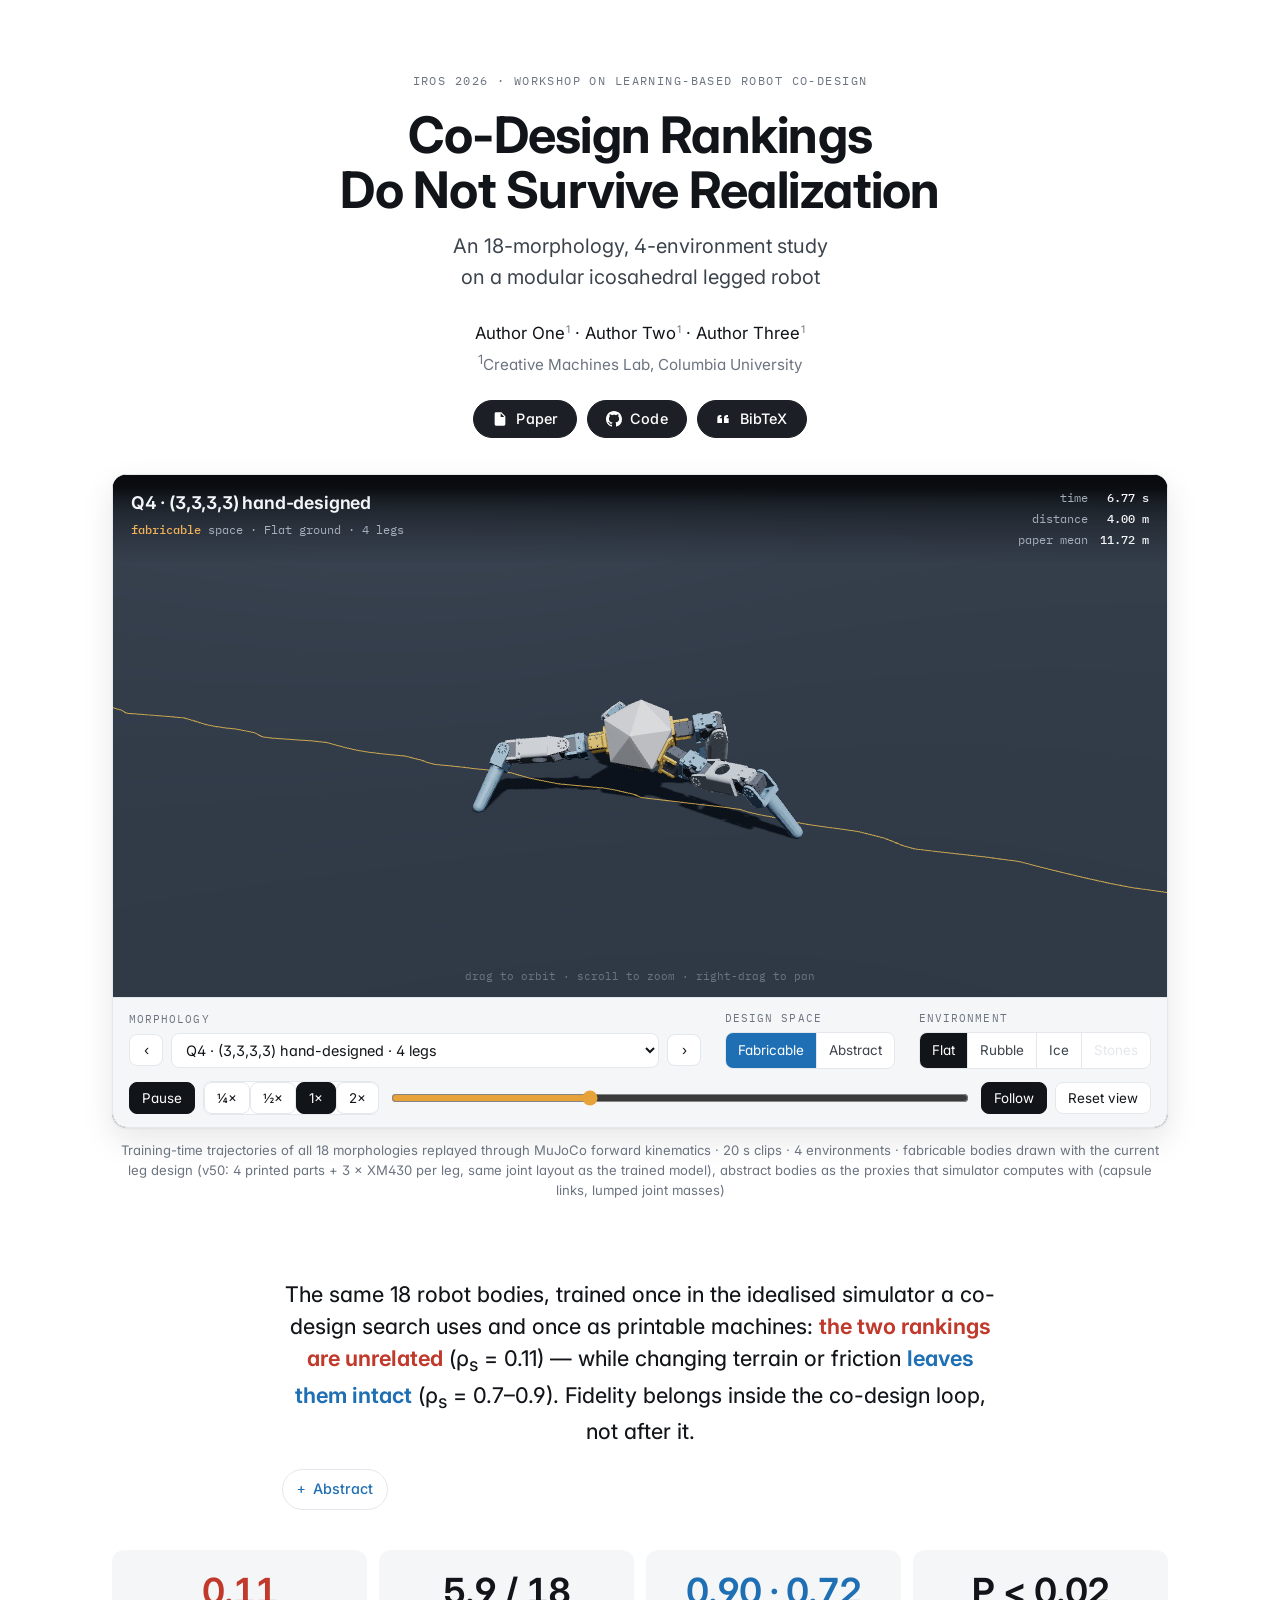
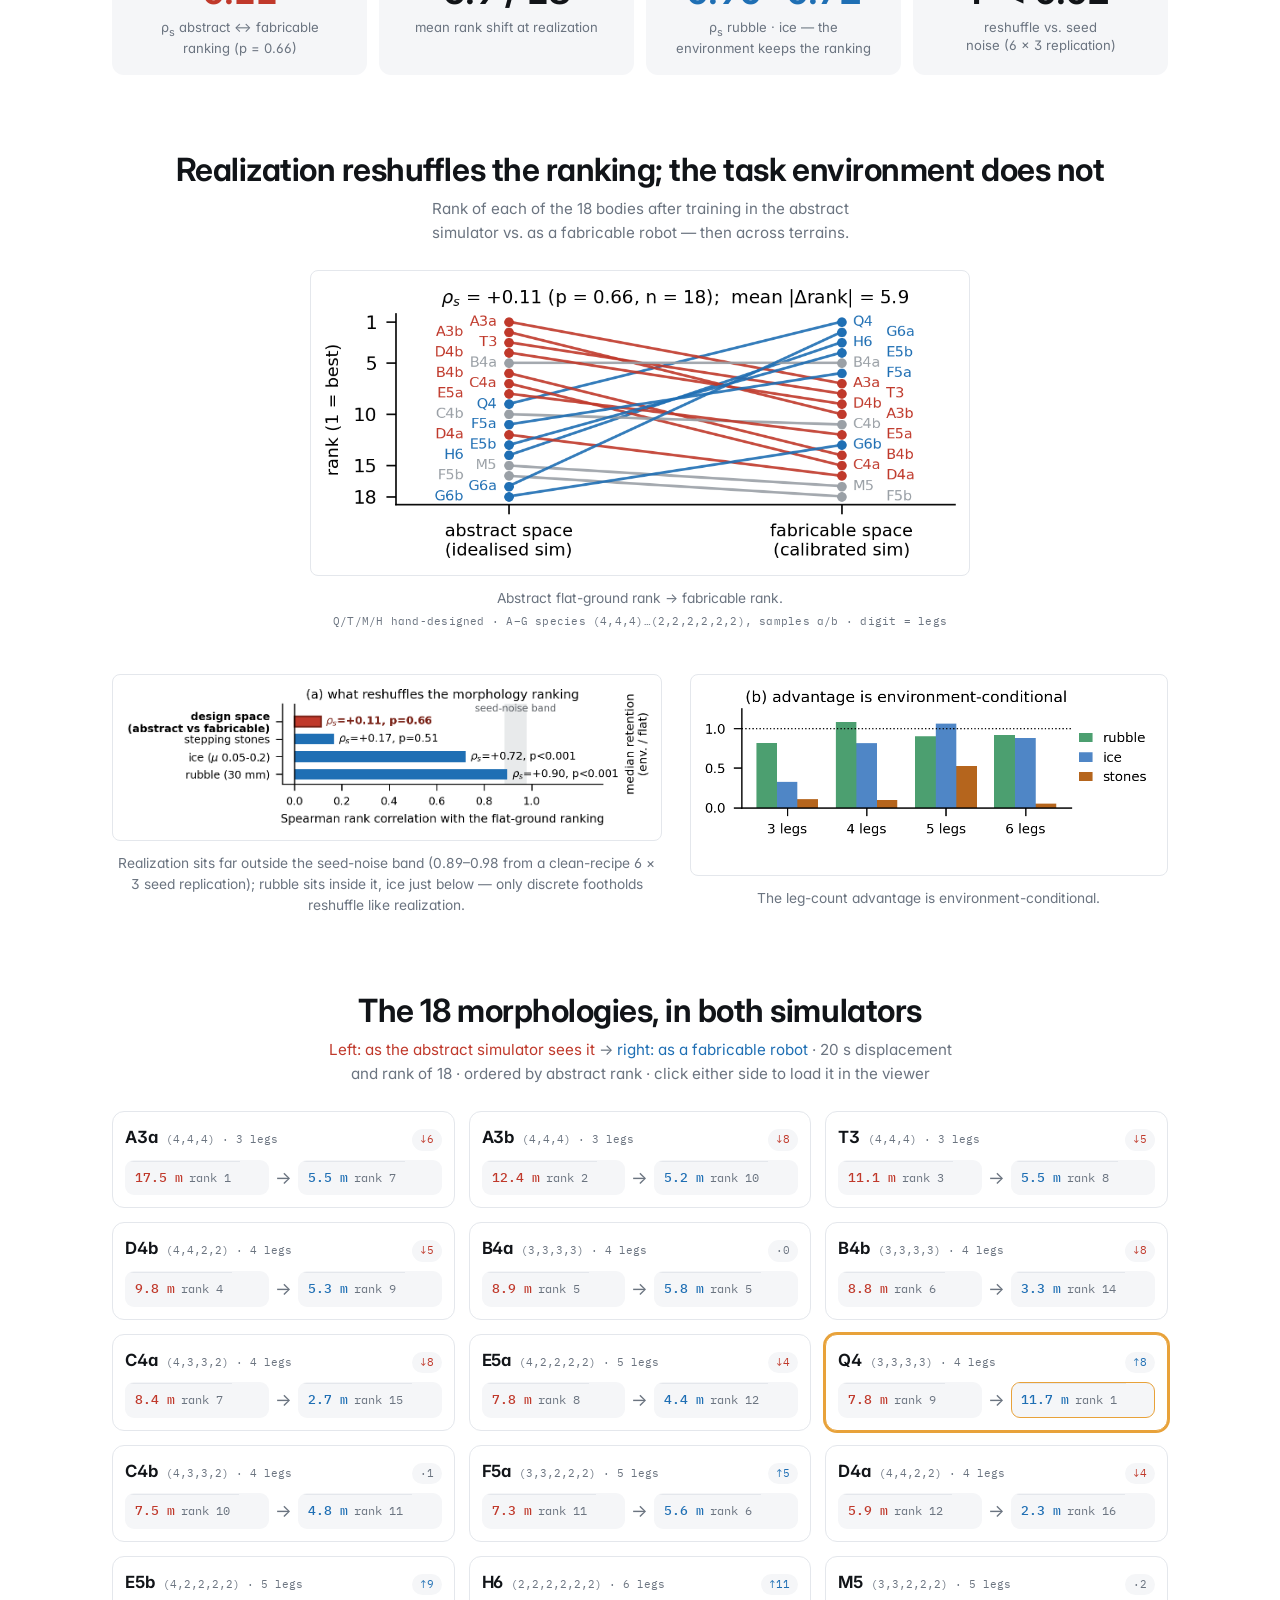
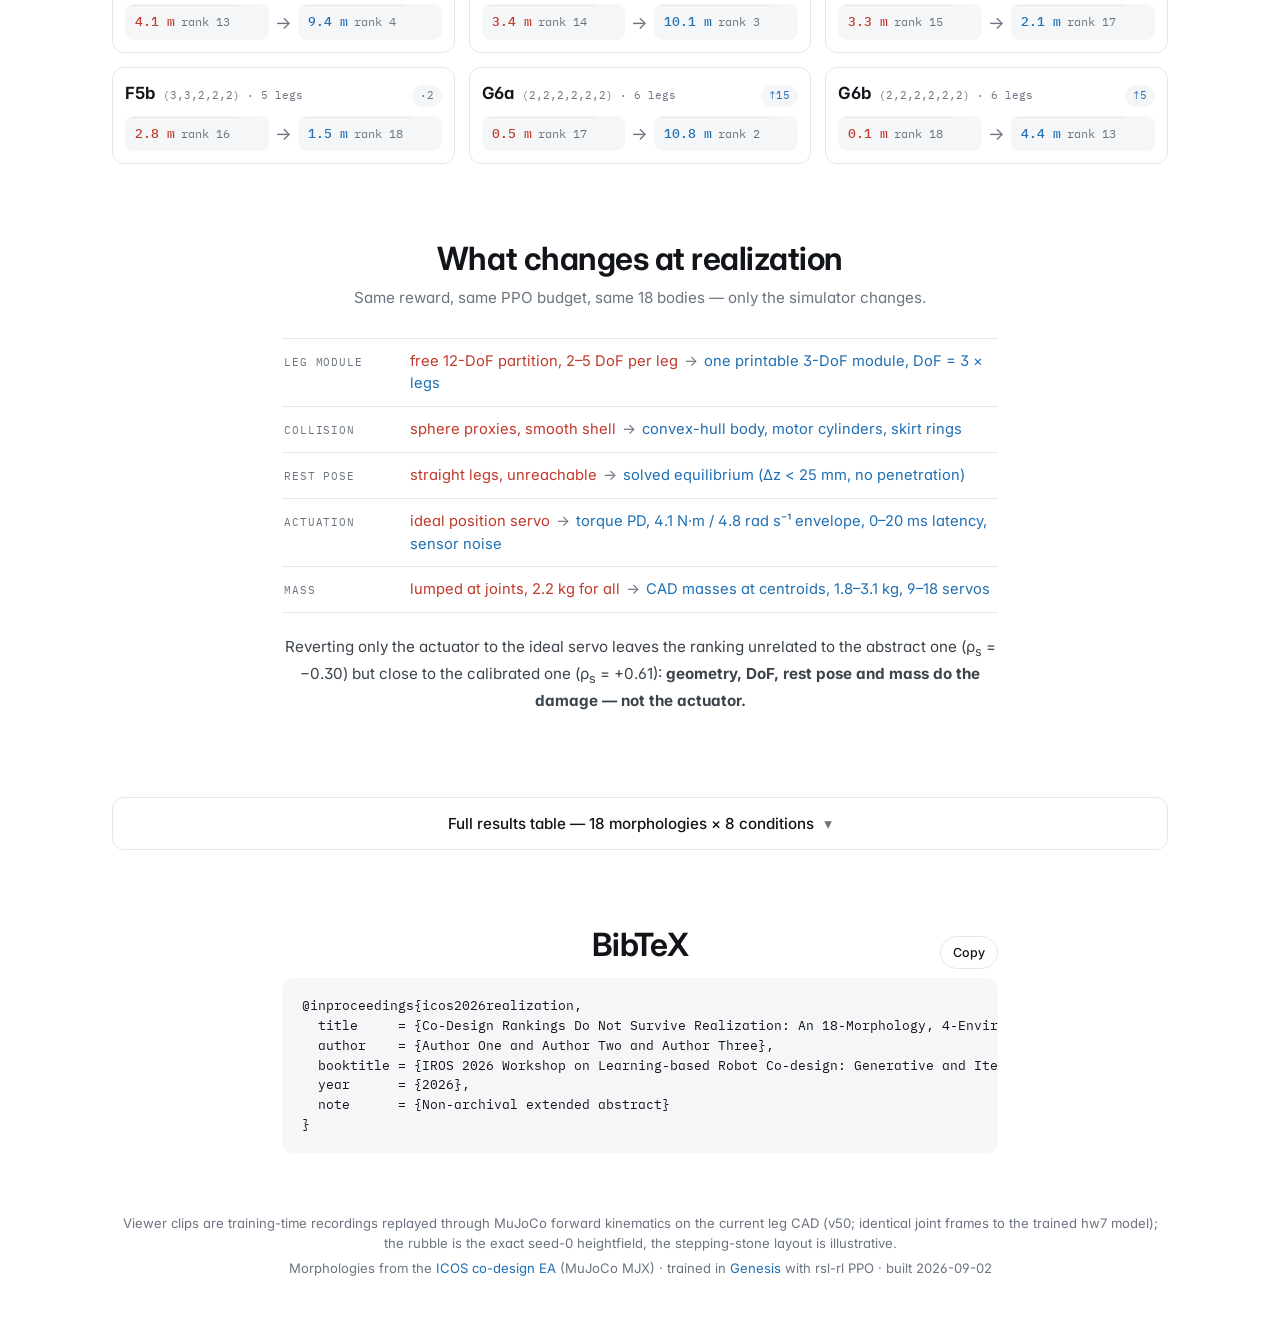
==== viewer/index.html @ 01cf99fa "Add interactive three.js morphology viewer (hardware-line website: GLB models, thumbnails, vendored " ====
<!doctype html>
<html lang="en">
<head>
<meta charset="utf-8">
<meta name="viewport" content="width=device-width, initial-scale=1">
<title>Co-Design Rankings Do Not Survive Realization</title>
<meta name="description" content="18 morphologies of a modular icosahedral robot, trained in an abstract and a fabricable simulator: the rankings are uncorrelated. Interactive 3D trajectories, figures and data.">
<meta property="og:title" content="Co-Design Rankings Do Not Survive Realization">
<meta property="og:description" content="An 18-morphology, 4-environment study on a modular icosahedral legged robot">
<link rel="preconnect" href="https://fonts.googleapis.com">
<link rel="stylesheet" href="https://fonts.googleapis.com/css2?family=Inter:wght@400;450;500;600;650;700&family=IBM+Plex+Mono:wght@400;500&display=swap">
<link rel="stylesheet" href="site.css">
<script type="importmap">{"imports":{"three":"./vendor/three.module.js","three/addons/":"./vendor/addons/"}}</script>
</head>
<body>

<header class="top">
  <div class="wrap">
    <div class="eyebrow">IROS 2026 · Workshop on Learning-based Robot Co-design</div>
    <h1>Co-Design Rankings<br>Do Not Survive Realization</h1>
    <p class="subtitle">An 18-morphology, 4-environment study on a modular icosahedral legged robot</p>
    <p class="authors"><a href="#">Author One<sup>1</sup></a> · <a href="#">Author Two<sup>1</sup></a> · <a href="#">Author Three<sup>1</sup></a></p>
    <p class="affil"><sup>1</sup>Creative Machines Lab, Columbia University</p>
    <div class="actions">
      <a class="btn" href="paper.pdf"><svg viewBox="0 0 24 24" aria-hidden="true"><path d="M6 2h8l6 6v12a2 2 0 0 1-2 2H6a2 2 0 0 1-2-2V4a2 2 0 0 1 2-2zm7 1.5V9h5.5L13 3.5zM8 13h8v1.5H8V13zm0 3.5h8V18H8v-1.5z"/></svg>Paper</a>
      <a class="btn" href="https://github.com/jl6017/mujoco_playground/tree/IROS_workshop/icos/hardware_line"><svg viewBox="0 0 16 16" aria-hidden="true"><path d="M8 0C3.58 0 0 3.58 0 8c0 3.54 2.29 6.53 5.47 7.59.4.07.55-.17.55-.38 0-.19-.01-.82-.01-1.49-2.01.37-2.53-.49-2.69-.94-.09-.23-.48-.94-.82-1.13-.28-.15-.68-.52-.01-.53.63-.01 1.08.58 1.23.82.72 1.21 1.87.87 2.33.66.07-.52.28-.87.51-1.07-1.78-.2-3.64-.89-3.64-3.95 0-.87.31-1.59.82-2.15-.08-.2-.36-1.02.08-2.12 0 0 .67-.21 2.2.82.64-.18 1.32-.27 2-.27.68 0 1.36.09 2 .27 1.53-1.04 2.2-.82 2.2-.82.44 1.1.16 1.92.08 2.12.51.56.82 1.27.82 2.15 0 3.07-1.87 3.75-3.65 3.95.29.25.54.73.54 1.48 0 1.07-.01 1.93-.01 2.2 0 .21.15.46.55.38A8.013 8.013 0 0 0 16 8c0-4.42-3.58-8-8-8z"/></svg>Code</a>
      <a class="btn" href="#bibtex"><svg viewBox="0 0 24 24" aria-hidden="true"><path d="M6.5 6A4.5 4.5 0 0 0 2 10.5V18h7v-7H5.5a2 2 0 0 1 2-2H8V6H6.5zm10 0A4.5 4.5 0 0 0 12 10.5V18h7v-7h-3.5a2 2 0 0 1 2-2H18V6h-1.5z"/></svg>BibTeX</a>
    </div>

    <div class="viewer-shell" id="viewer">
      <div id="viewport">
        <div class="hud"><div class="name" id="hud-name">—</div><div class="tag" id="hud-tag">loading…</div></div>
        <div class="readout">
          <span>time</span><b id="ro-time">0.00 s</b>
          <span>distance</span><b id="ro-disp">0.00 m</b>
          <span>paper mean</span><b id="ro-paper">—</b>
        </div>
        <div class="hint">drag to orbit · scroll to zoom · right-drag to pan</div>
        <div class="loading" id="loading">loading model…</div>
      </div>
      <div class="controls">
        <div class="group">
          <label class="small" for="morph">Morphology</label>
          <div class="transport">
            <button type="button" class="icon" id="prev" aria-label="Previous morphology">‹</button>
            <select class="morph" id="morph" aria-label="Morphology"></select>
            <button type="button" class="icon" id="next" aria-label="Next morphology">›</button>
          </div>
        </div>
        <div class="group">
          <span class="small">Design space</span>
          <div class="seg" role="group" aria-label="Design space">
            <button type="button" class="space-fab" data-space="fabricable" aria-pressed="true">Fabricable</button>
            <button type="button" class="space-abs" data-space="abstract" aria-pressed="false">Abstract</button>
          </div>
        </div>
        <div class="group">
          <span class="small">Environment</span>
          <div class="seg" role="group" aria-label="Environment">
            <button type="button" data-env="flat" aria-pressed="true">Flat</button>
            <button type="button" data-env="rubble" aria-pressed="false">Rubble</button>
            <button type="button" data-env="ice" aria-pressed="false">Ice</button>
            <button type="button" data-env="stones" aria-pressed="false">Stones</button>
          </div>
        </div>
        <div class="wide">
          <div class="transport">
            <button type="button" id="play" aria-pressed="true" aria-label="Play / pause">Pause</button>
            <div class="seg" role="group" aria-label="Playback speed">
              <button type="button" data-speed="0.25" aria-pressed="false">¼×</button>
              <button type="button" data-speed="0.5" aria-pressed="false">½×</button>
              <button type="button" data-speed="1" aria-pressed="true">1×</button>
              <button type="button" data-speed="2" aria-pressed="false">2×</button>
            </div>
          </div>
          <input type="range" id="scrub" min="0" max="1" step="0.001" value="0" aria-label="Scrub time">
          <div class="transport">
            <button type="button" id="follow" aria-pressed="true">Follow</button>
            <button type="button" id="reset">Reset view</button>
          </div>
        </div>
        <div class="note" id="viewer-note" style="grid-column: 1 / -1"></div>
      </div>
    </div>
    <p class="viewer-caption">Training-time trajectories of all 18 morphologies replayed through MuJoCo forward kinematics · 20 s clips · 4 environments · fabricable bodies drawn with the current leg design (v50: 4 printed parts + 3 × XM430 per leg, same joint layout as the trained model), abstract bodies as the proxies that simulator computes with (capsule links, lumped joint masses)</p>
  </div>
</header>

<section id="tldr">
  <div class="wrap narrow">
    <p class="tldr">The same 18 robot bodies, trained once in the idealised simulator a co-design search uses and once as printable machines: <b class="brick-t">the two rankings are unrelated</b> (ρ<sub>s</sub> = 0.11) — while changing terrain or friction <b class="steel-t">leaves them intact</b> (ρ<sub>s</sub> = 0.7–0.9). Fidelity belongs inside the co-design loop, not after it.</p>
    <details class="abstract">
      <summary>Abstract</summary>
      <div>
      <p>Learning-based co-design methods score candidate robot bodies in a simplified simulator and return a ranked list. We ask how much of that ranking survives when the designs are made buildable. We take 18 morphologies of a modular icosahedral legged robot, sampled from our own evolutionary co-design space, and train each with the same PPO recipe in a replica of the abstract simulator used by the search and in a fabricable simulator calibrated against CAD models and motor datasheets. The two rankings are uncorrelated (ρ<sub>s</sub> = +0.11, p = 0.66; mean rank change 5.9 of 18): the best abstract design drops to 7th, and a design that barely moved in the abstract simulator (0.54 m, 17th) becomes 2nd at 10.8 m. The reshuffle is robust to the training seed (P &lt; 0.02 under resampling), to reward re-weighting and added mass (ρ<sub>s</sub> ≥ 0.77) and to halving the training budget (ρ<sub>s</sub> ≥ 0.90), and it is caused mainly by the changes in geometry, DoF allocation, rest pose and mass rather than by the actuator model (ρ<sub>s</sub> = −0.30 vs. +0.61). Changing the terrain at fixed realization, in contrast, largely preserves the ranking (rubble ρ<sub>s</sub> = 0.90, ice 0.72); only stepping stones reshuffle it as much. We trace the reshuffle to a shell-sliding exploit, to rest poses that penetrate or float above the ground, and to a leg-count advantage that exists only in the abstract simulator. Simulator fidelity should therefore be part of the co-design loop rather than a step after it.</p>
      </div>
    </details>
  </div>
  <div class="wrap">
    <div class="numbers">
      <div><div class="v brick">0.11</div><div class="k">ρ<sub>s</sub> abstract ↔ fabricable ranking (p = 0.66)</div></div>
      <div><div class="v">5.9 / 18</div><div class="k">mean rank shift at realization</div></div>
      <div><div class="v steel">0.90 · 0.72</div><div class="k">ρ<sub>s</sub> rubble · ice — the environment keeps the ranking</div></div>
      <div><div class="v">P &lt; 0.02</div><div class="k">reshuffle vs. seed noise (6 × 3 replication)</div></div>
    </div>
  </div>
</section>

<section id="figures">
  <div class="wrap">
    <h2>Realization reshuffles the ranking; the task environment does not</h2>
    <p class="sub">Rank of each of the 18 bodies after training in the abstract simulator vs. as a fabricable robot — then across terrains.</p>
    <div class="figs">
      <figure class="card-fig" style="max-width:660px;margin:0 auto">
        <img src="figs/fig_slope.png" alt="Slope graph: rank of 18 morphologies in the abstract space versus the fabricable space; lines cross heavily" width="1005" height="480">
        <figcaption>Abstract flat-ground rank → fabricable rank. <span class="key">Q/T/M/H hand-designed · A–G species (4,4,4)…(2,2,2,2,2,2), samples a/b · digit = legs</span></figcaption>
      </figure>
      <div class="figs two">
        <figure class="card-fig">
          <img src="figs/fig_rho_a.png" alt="Bar chart of Spearman rank correlations with the fabricable flat ranking: design space 0.11, stepping stones 0.12, ice 0.72, rubble 0.90" width="1237" height="345">
          <figcaption>Realization sits far outside the seed-noise band (0.89–0.98 from a clean-recipe 6 × 3 seed replication); rubble sits inside it, ice just below — only discrete footholds reshuffle like realization.</figcaption>
        </figure>
        <figure class="card-fig">
          <img src="figs/fig_rho_b.png" alt="Bar chart of median performance retention per leg count on rubble, ice and stepping stones" width="865" height="345">
          <figcaption>The leg-count advantage is environment-conditional.</figcaption>
        </figure>
      </div>
    </div>
  </div>
</section>

<section id="morphologies">
  <div class="wrap">
    <h2>The 18 morphologies, in both simulators</h2>
    <p class="sub"><span class="brick-t">Left: as the abstract simulator sees it</span> → <span class="steel-t">right: as a fabricable robot</span> · 20 s displacement and rank of 18 · ordered by abstract rank · click either side to load it in the viewer</p>
    <div class="gallery" id="gallery">
<div class="card" data-morph="g0_444_0">
  <div class="lbl"><b>A3a</b><span class="sp">(4,4,4) · 3 legs</span><span class="chip down" title="rank 1 in the abstract space → 7 fabricable">↓6</span></div>
  <div class="pairs">
    <button class="half abs" type="button" data-morph="g0_444_0" data-space="abstract" title="A3a in the abstract simulator — load in the viewer (rest pose)">
      <span class="thumb"><img src="figs/thumbs/g0_444_0_abs.webp" alt="A3a as the abstract simulator sees it" width="640" height="480" loading="lazy" decoding="async"></span>
      <span class="stat"><b>17.5 m</b><span>rank 1</span></span>
    </button>
    <span class="arrow" aria-hidden="true">→</span>
    <button class="half fab" type="button" data-morph="g0_444_0" data-space="fabricable" title="A3a as a fabricable robot — load in the viewer">
      <span class="thumb"><img src="figs/thumbs/g0_444_0_fab.webp" alt="A3a as a fabricable robot" width="640" height="480" loading="lazy" decoding="async"></span>
      <span class="stat"><b>5.5 m</b><span>rank 7</span></span>
    </button>
  </div>
</div>
<div class="card" data-morph="g0_444_1">
  <div class="lbl"><b>A3b</b><span class="sp">(4,4,4) · 3 legs</span><span class="chip down" title="rank 2 in the abstract space → 10 fabricable">↓8</span></div>
  <div class="pairs">
    <button class="half abs" type="button" data-morph="g0_444_1" data-space="abstract" title="A3b in the abstract simulator — load in the viewer (rest pose)">
      <span class="thumb"><img src="figs/thumbs/g0_444_1_abs.webp" alt="A3b as the abstract simulator sees it" width="640" height="480" loading="lazy" decoding="async"></span>
      <span class="stat"><b>12.4 m</b><span>rank 2</span></span>
    </button>
    <span class="arrow" aria-hidden="true">→</span>
    <button class="half fab" type="button" data-morph="g0_444_1" data-space="fabricable" title="A3b as a fabricable robot — load in the viewer">
      <span class="thumb"><img src="figs/thumbs/g0_444_1_fab.webp" alt="A3b as a fabricable robot" width="640" height="480" loading="lazy" decoding="async"></span>
      <span class="stat"><b>5.2 m</b><span>rank 10</span></span>
    </button>
  </div>
</div>
<div class="card" data-morph="tripod">
  <div class="lbl"><b>T3</b><span class="sp">(4,4,4) · 3 legs</span><span class="chip down" title="rank 3 in the abstract space → 8 fabricable">↓5</span></div>
  <div class="pairs">
    <button class="half abs" type="button" data-morph="tripod" data-space="abstract" title="T3 in the abstract simulator — load in the viewer (rest pose)">
      <span class="thumb"><img src="figs/thumbs/tripod_abs.webp" alt="T3 as the abstract simulator sees it" width="640" height="480" loading="lazy" decoding="async"></span>
      <span class="stat"><b>11.1 m</b><span>rank 3</span></span>
    </button>
    <span class="arrow" aria-hidden="true">→</span>
    <button class="half fab" type="button" data-morph="tripod" data-space="fabricable" title="T3 as a fabricable robot — load in the viewer">
      <span class="thumb"><img src="figs/thumbs/tripod_fab.webp" alt="T3 as a fabricable robot" width="640" height="480" loading="lazy" decoding="async"></span>
      <span class="stat"><b>5.5 m</b><span>rank 8</span></span>
    </button>
  </div>
</div>
<div class="card" data-morph="g0_4422_1">
  <div class="lbl"><b>D4b</b><span class="sp">(4,4,2,2) · 4 legs</span><span class="chip down" title="rank 4 in the abstract space → 9 fabricable">↓5</span></div>
  <div class="pairs">
    <button class="half abs" type="button" data-morph="g0_4422_1" data-space="abstract" title="D4b in the abstract simulator — load in the viewer (rest pose)">
      <span class="thumb"><img src="figs/thumbs/g0_4422_1_abs.webp" alt="D4b as the abstract simulator sees it" width="640" height="480" loading="lazy" decoding="async"></span>
      <span class="stat"><b>9.8 m</b><span>rank 4</span></span>
    </button>
    <span class="arrow" aria-hidden="true">→</span>
    <button class="half fab" type="button" data-morph="g0_4422_1" data-space="fabricable" title="D4b as a fabricable robot — load in the viewer">
      <span class="thumb"><img src="figs/thumbs/g0_4422_1_fab.webp" alt="D4b as a fabricable robot" width="640" height="480" loading="lazy" decoding="async"></span>
      <span class="stat"><b>5.3 m</b><span>rank 9</span></span>
    </button>
  </div>
</div>
<div class="card" data-morph="g0_3333_0">
  <div class="lbl"><b>B4a</b><span class="sp">(3,3,3,3) · 4 legs</span><span class="chip" title="rank 5 in the abstract space → 5 fabricable">·0</span></div>
  <div class="pairs">
    <button class="half abs" type="button" data-morph="g0_3333_0" data-space="abstract" title="B4a in the abstract simulator — load in the viewer (rest pose)">
      <span class="thumb"><img src="figs/thumbs/g0_3333_0_abs.webp" alt="B4a as the abstract simulator sees it" width="640" height="480" loading="lazy" decoding="async"></span>
      <span class="stat"><b>8.9 m</b><span>rank 5</span></span>
    </button>
    <span class="arrow" aria-hidden="true">→</span>
    <button class="half fab" type="button" data-morph="g0_3333_0" data-space="fabricable" title="B4a as a fabricable robot — load in the viewer">
      <span class="thumb"><img src="figs/thumbs/g0_3333_0_fab.webp" alt="B4a as a fabricable robot" width="640" height="480" loading="lazy" decoding="async"></span>
      <span class="stat"><b>5.8 m</b><span>rank 5</span></span>
    </button>
  </div>
</div>
<div class="card" data-morph="g0_3333_1">
  <div class="lbl"><b>B4b</b><span class="sp">(3,3,3,3) · 4 legs</span><span class="chip down" title="rank 6 in the abstract space → 14 fabricable">↓8</span></div>
  <div class="pairs">
    <button class="half abs" type="button" data-morph="g0_3333_1" data-space="abstract" title="B4b in the abstract simulator — load in the viewer (rest pose)">
      <span class="thumb"><img src="figs/thumbs/g0_3333_1_abs.webp" alt="B4b as the abstract simulator sees it" width="640" height="480" loading="lazy" decoding="async"></span>
      <span class="stat"><b>8.8 m</b><span>rank 6</span></span>
    </button>
    <span class="arrow" aria-hidden="true">→</span>
    <button class="half fab" type="button" data-morph="g0_3333_1" data-space="fabricable" title="B4b as a fabricable robot — load in the viewer">
      <span class="thumb"><img src="figs/thumbs/g0_3333_1_fab.webp" alt="B4b as a fabricable robot" width="640" height="480" loading="lazy" decoding="async"></span>
      <span class="stat"><b>3.3 m</b><span>rank 14</span></span>
    </button>
  </div>
</div>
<div class="card" data-morph="g0_4332_0">
  <div class="lbl"><b>C4a</b><span class="sp">(4,3,3,2) · 4 legs</span><span class="chip down" title="rank 7 in the abstract space → 15 fabricable">↓8</span></div>
  <div class="pairs">
    <button class="half abs" type="button" data-morph="g0_4332_0" data-space="abstract" title="C4a in the abstract simulator — load in the viewer (rest pose)">
      <span class="thumb"><img src="figs/thumbs/g0_4332_0_abs.webp" alt="C4a as the abstract simulator sees it" width="640" height="480" loading="lazy" decoding="async"></span>
      <span class="stat"><b>8.4 m</b><span>rank 7</span></span>
    </button>
    <span class="arrow" aria-hidden="true">→</span>
    <button class="half fab" type="button" data-morph="g0_4332_0" data-space="fabricable" title="C4a as a fabricable robot — load in the viewer">
      <span class="thumb"><img src="figs/thumbs/g0_4332_0_fab.webp" alt="C4a as a fabricable robot" width="640" height="480" loading="lazy" decoding="async"></span>
      <span class="stat"><b>2.7 m</b><span>rank 15</span></span>
    </button>
  </div>
</div>
<div class="card" data-morph="g0_42222_0">
  <div class="lbl"><b>E5a</b><span class="sp">(4,2,2,2,2) · 5 legs</span><span class="chip down" title="rank 8 in the abstract space → 12 fabricable">↓4</span></div>
  <div class="pairs">
    <button class="half abs" type="button" data-morph="g0_42222_0" data-space="abstract" title="E5a in the abstract simulator — load in the viewer (rest pose)">
      <span class="thumb"><img src="figs/thumbs/g0_42222_0_abs.webp" alt="E5a as the abstract simulator sees it" width="640" height="480" loading="lazy" decoding="async"></span>
      <span class="stat"><b>7.8 m</b><span>rank 8</span></span>
    </button>
    <span class="arrow" aria-hidden="true">→</span>
    <button class="half fab" type="button" data-morph="g0_42222_0" data-space="fabricable" title="E5a as a fabricable robot — load in the viewer">
      <span class="thumb"><img src="figs/thumbs/g0_42222_0_fab.webp" alt="E5a as a fabricable robot" width="640" height="480" loading="lazy" decoding="async"></span>
      <span class="stat"><b>4.4 m</b><span>rank 12</span></span>
    </button>
  </div>
</div>
<div class="card" data-morph="quadruped">
  <div class="lbl"><b>Q4</b><span class="sp">(3,3,3,3) · 4 legs</span><span class="chip up" title="rank 9 in the abstract space → 1 fabricable">↑8</span></div>
  <div class="pairs">
    <button class="half abs" type="button" data-morph="quadruped" data-space="abstract" title="Q4 in the abstract simulator — load in the viewer (rest pose)">
      <span class="thumb"><img src="figs/thumbs/quadruped_abs.webp" alt="Q4 as the abstract simulator sees it" width="640" height="480" loading="lazy" decoding="async"></span>
      <span class="stat"><b>7.8 m</b><span>rank 9</span></span>
    </button>
    <span class="arrow" aria-hidden="true">→</span>
    <button class="half fab" type="button" data-morph="quadruped" data-space="fabricable" title="Q4 as a fabricable robot — load in the viewer">
      <span class="thumb"><img src="figs/thumbs/quadruped_fab.webp" alt="Q4 as a fabricable robot" width="640" height="480" loading="lazy" decoding="async"></span>
      <span class="stat"><b>11.7 m</b><span>rank 1</span></span>
    </button>
  </div>
</div>
<div class="card" data-morph="g0_4332_1">
  <div class="lbl"><b>C4b</b><span class="sp">(4,3,3,2) · 4 legs</span><span class="chip" title="rank 10 in the abstract space → 11 fabricable">·1</span></div>
  <div class="pairs">
    <button class="half abs" type="button" data-morph="g0_4332_1" data-space="abstract" title="C4b in the abstract simulator — load in the viewer (rest pose)">
      <span class="thumb"><img src="figs/thumbs/g0_4332_1_abs.webp" alt="C4b as the abstract simulator sees it" width="640" height="480" loading="lazy" decoding="async"></span>
      <span class="stat"><b>7.5 m</b><span>rank 10</span></span>
    </button>
    <span class="arrow" aria-hidden="true">→</span>
    <button class="half fab" type="button" data-morph="g0_4332_1" data-space="fabricable" title="C4b as a fabricable robot — load in the viewer">
      <span class="thumb"><img src="figs/thumbs/g0_4332_1_fab.webp" alt="C4b as a fabricable robot" width="640" height="480" loading="lazy" decoding="async"></span>
      <span class="stat"><b>4.8 m</b><span>rank 11</span></span>
    </button>
  </div>
</div>
<div class="card" data-morph="g0_33222_0">
  <div class="lbl"><b>F5a</b><span class="sp">(3,3,2,2,2) · 5 legs</span><span class="chip up" title="rank 11 in the abstract space → 6 fabricable">↑5</span></div>
  <div class="pairs">
    <button class="half abs" type="button" data-morph="g0_33222_0" data-space="abstract" title="F5a in the abstract simulator — load in the viewer (rest pose)">
      <span class="thumb"><img src="figs/thumbs/g0_33222_0_abs.webp" alt="F5a as the abstract simulator sees it" width="640" height="480" loading="lazy" decoding="async"></span>
      <span class="stat"><b>7.3 m</b><span>rank 11</span></span>
    </button>
    <span class="arrow" aria-hidden="true">→</span>
    <button class="half fab" type="button" data-morph="g0_33222_0" data-space="fabricable" title="F5a as a fabricable robot — load in the viewer">
      <span class="thumb"><img src="figs/thumbs/g0_33222_0_fab.webp" alt="F5a as a fabricable robot" width="640" height="480" loading="lazy" decoding="async"></span>
      <span class="stat"><b>5.6 m</b><span>rank 6</span></span>
    </button>
  </div>
</div>
<div class="card" data-morph="g0_4422_0">
  <div class="lbl"><b>D4a</b><span class="sp">(4,4,2,2) · 4 legs</span><span class="chip down" title="rank 12 in the abstract space → 16 fabricable">↓4</span></div>
  <div class="pairs">
    <button class="half abs" type="button" data-morph="g0_4422_0" data-space="abstract" title="D4a in the abstract simulator — load in the viewer (rest pose)">
      <span class="thumb"><img src="figs/thumbs/g0_4422_0_abs.webp" alt="D4a as the abstract simulator sees it" width="640" height="480" loading="lazy" decoding="async"></span>
      <span class="stat"><b>5.9 m</b><span>rank 12</span></span>
    </button>
    <span class="arrow" aria-hidden="true">→</span>
    <button class="half fab" type="button" data-morph="g0_4422_0" data-space="fabricable" title="D4a as a fabricable robot — load in the viewer">
      <span class="thumb"><img src="figs/thumbs/g0_4422_0_fab.webp" alt="D4a as a fabricable robot" width="640" height="480" loading="lazy" decoding="async"></span>
      <span class="stat"><b>2.3 m</b><span>rank 16</span></span>
    </button>
  </div>
</div>
<div class="card" data-morph="g0_42222_1">
  <div class="lbl"><b>E5b</b><span class="sp">(4,2,2,2,2) · 5 legs</span><span class="chip up" title="rank 13 in the abstract space → 4 fabricable">↑9</span></div>
  <div class="pairs">
    <button class="half abs" type="button" data-morph="g0_42222_1" data-space="abstract" title="E5b in the abstract simulator — load in the viewer (rest pose)">
      <span class="thumb"><img src="figs/thumbs/g0_42222_1_abs.webp" alt="E5b as the abstract simulator sees it" width="640" height="480" loading="lazy" decoding="async"></span>
      <span class="stat"><b>4.1 m</b><span>rank 13</span></span>
    </button>
    <span class="arrow" aria-hidden="true">→</span>
    <button class="half fab" type="button" data-morph="g0_42222_1" data-space="fabricable" title="E5b as a fabricable robot — load in the viewer">
      <span class="thumb"><img src="figs/thumbs/g0_42222_1_fab.webp" alt="E5b as a fabricable robot" width="640" height="480" loading="lazy" decoding="async"></span>
      <span class="stat"><b>9.4 m</b><span>rank 4</span></span>
    </button>
  </div>
</div>
<div class="card" data-morph="hexapod">
  <div class="lbl"><b>H6</b><span class="sp">(2,2,2,2,2,2) · 6 legs</span><span class="chip up" title="rank 14 in the abstract space → 3 fabricable">↑11</span></div>
  <div class="pairs">
    <button class="half abs" type="button" data-morph="hexapod" data-space="abstract" title="H6 in the abstract simulator — load in the viewer (rest pose)">
      <span class="thumb"><img src="figs/thumbs/hexapod_abs.webp" alt="H6 as the abstract simulator sees it" width="640" height="480" loading="lazy" decoding="async"></span>
      <span class="stat"><b>3.4 m</b><span>rank 14</span></span>
    </button>
    <span class="arrow" aria-hidden="true">→</span>
    <button class="half fab" type="button" data-morph="hexapod" data-space="fabricable" title="H6 as a fabricable robot — load in the viewer">
      <span class="thumb"><img src="figs/thumbs/hexapod_fab.webp" alt="H6 as a fabricable robot" width="640" height="480" loading="lazy" decoding="async"></span>
      <span class="stat"><b>10.1 m</b><span>rank 3</span></span>
    </button>
  </div>
</div>
<div class="card" data-morph="mixed">
  <div class="lbl"><b>M5</b><span class="sp">(3,3,2,2,2) · 5 legs</span><span class="chip" title="rank 15 in the abstract space → 17 fabricable">·2</span></div>
  <div class="pairs">
    <button class="half abs" type="button" data-morph="mixed" data-space="abstract" title="M5 in the abstract simulator — load in the viewer (rest pose)">
      <span class="thumb"><img src="figs/thumbs/mixed_abs.webp" alt="M5 as the abstract simulator sees it" width="640" height="480" loading="lazy" decoding="async"></span>
      <span class="stat"><b>3.3 m</b><span>rank 15</span></span>
    </button>
    <span class="arrow" aria-hidden="true">→</span>
    <button class="half fab" type="button" data-morph="mixed" data-space="fabricable" title="M5 as a fabricable robot — load in the viewer">
      <span class="thumb"><img src="figs/thumbs/mixed_fab.webp" alt="M5 as a fabricable robot" width="640" height="480" loading="lazy" decoding="async"></span>
      <span class="stat"><b>2.1 m</b><span>rank 17</span></span>
    </button>
  </div>
</div>
<div class="card" data-morph="g0_33222_1">
  <div class="lbl"><b>F5b</b><span class="sp">(3,3,2,2,2) · 5 legs</span><span class="chip" title="rank 16 in the abstract space → 18 fabricable">·2</span></div>
  <div class="pairs">
    <button class="half abs" type="button" data-morph="g0_33222_1" data-space="abstract" title="F5b in the abstract simulator — load in the viewer (rest pose)">
      <span class="thumb"><img src="figs/thumbs/g0_33222_1_abs.webp" alt="F5b as the abstract simulator sees it" width="640" height="480" loading="lazy" decoding="async"></span>
      <span class="stat"><b>2.8 m</b><span>rank 16</span></span>
    </button>
    <span class="arrow" aria-hidden="true">→</span>
    <button class="half fab" type="button" data-morph="g0_33222_1" data-space="fabricable" title="F5b as a fabricable robot — load in the viewer">
      <span class="thumb"><img src="figs/thumbs/g0_33222_1_fab.webp" alt="F5b as a fabricable robot" width="640" height="480" loading="lazy" decoding="async"></span>
      <span class="stat"><b>1.5 m</b><span>rank 18</span></span>
    </button>
  </div>
</div>
<div class="card" data-morph="g0_222222_0">
  <div class="lbl"><b>G6a</b><span class="sp">(2,2,2,2,2,2) · 6 legs</span><span class="chip up" title="rank 17 in the abstract space → 2 fabricable">↑15</span></div>
  <div class="pairs">
    <button class="half abs" type="button" data-morph="g0_222222_0" data-space="abstract" title="G6a in the abstract simulator — load in the viewer (rest pose)">
      <span class="thumb"><img src="figs/thumbs/g0_222222_0_abs.webp" alt="G6a as the abstract simulator sees it" width="640" height="480" loading="lazy" decoding="async"></span>
      <span class="stat"><b>0.5 m</b><span>rank 17</span></span>
    </button>
    <span class="arrow" aria-hidden="true">→</span>
    <button class="half fab" type="button" data-morph="g0_222222_0" data-space="fabricable" title="G6a as a fabricable robot — load in the viewer">
      <span class="thumb"><img src="figs/thumbs/g0_222222_0_fab.webp" alt="G6a as a fabricable robot" width="640" height="480" loading="lazy" decoding="async"></span>
      <span class="stat"><b>10.8 m</b><span>rank 2</span></span>
    </button>
  </div>
</div>
<div class="card" data-morph="g0_222222_1">
  <div class="lbl"><b>G6b</b><span class="sp">(2,2,2,2,2,2) · 6 legs</span><span class="chip up" title="rank 18 in the abstract space → 13 fabricable">↑5</span></div>
  <div class="pairs">
    <button class="half abs" type="button" data-morph="g0_222222_1" data-space="abstract" title="G6b in the abstract simulator — load in the viewer (rest pose)">
      <span class="thumb"><img src="figs/thumbs/g0_222222_1_abs.webp" alt="G6b as the abstract simulator sees it" width="640" height="480" loading="lazy" decoding="async"></span>
      <span class="stat"><b>0.1 m</b><span>rank 18</span></span>
    </button>
    <span class="arrow" aria-hidden="true">→</span>
    <button class="half fab" type="button" data-morph="g0_222222_1" data-space="fabricable" title="G6b as a fabricable robot — load in the viewer">
      <span class="thumb"><img src="figs/thumbs/g0_222222_1_fab.webp" alt="G6b as a fabricable robot" width="640" height="480" loading="lazy" decoding="async"></span>
      <span class="stat"><b>4.4 m</b><span>rank 13</span></span>
    </button>
  </div>
</div>
    </div>
  </div>
</section>

<section id="realization">
  <div class="wrap narrow">
    <h2>What changes at realization</h2>
    <p class="sub">Same reward, same PPO budget, same 18 bodies — only the simulator changes.</p>
    <dl class="speclist">
      <div><dt>Leg module</dt><dd><span class="from">free 12-DoF partition, 2–5 DoF per leg</span><span class="arrow">→</span><span class="to">one printable 3-DoF module, DoF = 3 × legs</span></dd></div>
      <div><dt>Collision</dt><dd><span class="from">sphere proxies, smooth shell</span><span class="arrow">→</span><span class="to">convex-hull body, motor cylinders, skirt rings</span></dd></div>
      <div><dt>Rest pose</dt><dd><span class="from">straight legs, unreachable</span><span class="arrow">→</span><span class="to">solved equilibrium (Δz &lt; 25 mm, no penetration)</span></dd></div>
      <div><dt>Actuation</dt><dd><span class="from">ideal position servo</span><span class="arrow">→</span><span class="to">torque PD, 4.1 N·m / 4.8 rad s⁻¹ envelope, 0–20 ms latency, sensor noise</span></dd></div>
      <div><dt>Mass</dt><dd><span class="from">lumped at joints, 2.2 kg for all</span><span class="arrow">→</span><span class="to">CAD masses at centroids, 1.8–3.1 kg, 9–18 servos</span></dd></div>
    </dl>
    <p class="finding">Reverting only the actuator to the ideal servo leaves the ranking unrelated to the abstract one (ρ<sub>s</sub> = −0.30) but close to the calibrated one (ρ<sub>s</sub> = +0.61): <b>geometry, DoF, rest pose and mass do the damage — not the actuator.</b></p>
  </div>
</section>

<section id="results">
  <div class="wrap">
    <details class="table">
      <summary>Full results table — 18 morphologies × 8 conditions</summary>
      <div class="tablewrap">
        <table id="results-table">
          <thead><tr>
            <th>Morph</th><th>Species</th><th>Legs</th>
            <th>Abstract m</th><th>rank</th><th title="fabricable body, abstract ideal servos">Ideal-servo m</th><th>Fabricable m</th><th>rank</th>
            <th>Rubble m</th><th>Ice m</th><th>Stones m</th><th>F</th><th>J</th>
          </tr></thead>
          <tbody>
<tr><td>Q4</td><td>(3,3,3,3) hand-designed</td><td>4</td>
<td class="a">7.75</td><td>9</td>
<td>13.50</td>
<td class="f">11.72</td><td>1</td>
<td>9.70</td><td>8.50</td><td>0.39</td><td>2</td><td>6</td></tr>
<tr><td>G6a</td><td>(2,2,2,2,2,2)</td><td>6</td>
<td class="a">0.54</td><td>17</td>
<td>12.25</td>
<td class="f">10.84</td><td>2</td>
<td>9.62</td><td>8.95</td><td>0.54</td><td>2</td><td>4</td></tr>
<tr><td>H6</td><td>(2,2,2,2,2,2) hand-designed</td><td>6</td>
<td class="a">3.39</td><td>14</td>
<td>11.88</td>
<td class="f">10.09</td><td>3</td>
<td>9.25</td><td>8.89</td><td>1.93</td><td>2</td><td>4</td></tr>
<tr><td>E5b</td><td>(4,2,2,2,2)</td><td>5</td>
<td class="a">4.11</td><td>13</td>
<td>10.43</td>
<td class="f">9.45</td><td>4</td>
<td>8.52</td><td>7.15</td><td>1.12</td><td>1</td><td>2</td></tr>
<tr><td>B4a</td><td>(3,3,3,3)</td><td>4</td>
<td class="a">8.93</td><td>5</td>
<td>2.29</td>
<td class="f">5.79</td><td>5</td>
<td>5.25</td><td>3.93</td><td>0.36</td><td>1</td><td>3</td></tr>
<tr><td>F5a</td><td>(3,3,2,2,2)</td><td>5</td>
<td class="a">7.27</td><td>11</td>
<td>6.94</td>
<td class="f">5.64</td><td>6</td>
<td>6.94</td><td>7.49</td><td>4.02</td><td>0</td><td>5</td></tr>
<tr><td>A3a</td><td>(4,4,4)</td><td>3</td>
<td class="a">17.53</td><td>1</td>
<td>3.68</td>
<td class="f">5.53</td><td>7</td>
<td>4.52</td><td>1.42</td><td>0.63</td><td>2</td><td>8</td></tr>
<tr><td>T3</td><td>(4,4,4) hand-designed</td><td>3</td>
<td class="a">11.12</td><td>3</td>
<td>5.85</td>
<td class="f">5.46</td><td>8</td>
<td>4.06</td><td>3.57</td><td>0.48</td><td>0</td><td>0</td></tr>
<tr><td>D4b</td><td>(4,4,2,2)</td><td>4</td>
<td class="a">9.80</td><td>4</td>
<td>3.49</td>
<td class="f">5.30</td><td>9</td>
<td>5.17</td><td>6.49</td><td>0.45</td><td>1</td><td>8</td></tr>
<tr><td>A3b</td><td>(4,4,4)</td><td>3</td>
<td class="a">12.39</td><td>2</td>
<td>6.42</td>
<td class="f">5.24</td><td>10</td>
<td>4.99</td><td>1.73</td><td>0.55</td><td>1</td><td>4</td></tr>
<tr><td>C4b</td><td>(4,3,3,2)</td><td>4</td>
<td class="a">7.51</td><td>10</td>
<td>8.16</td>
<td class="f">4.80</td><td>11</td>
<td>5.19</td><td>6.16</td><td>0.58</td><td>1</td><td>4</td></tr>
<tr><td>E5a</td><td>(4,2,2,2,2)</td><td>5</td>
<td class="a">7.84</td><td>8</td>
<td>9.87</td>
<td class="f">4.44</td><td>12</td>
<td>3.58</td><td>4.72</td><td>2.55</td><td>2</td><td>6</td></tr>
<tr><td>G6b</td><td>(2,2,2,2,2,2)</td><td>6</td>
<td class="a">0.13</td><td>18</td>
<td>7.07</td>
<td class="f">4.39</td><td>13</td>
<td>5.39</td><td>6.44</td><td>0.18</td><td>3</td><td>6</td></tr>
<tr><td>B4b</td><td>(3,3,3,3)</td><td>4</td>
<td class="a">8.82</td><td>6</td>
<td>6.79</td>
<td class="f">3.31</td><td>14</td>
<td>3.75</td><td>5.67</td><td>0.33</td><td>1</td><td>3</td></tr>
<tr><td>C4a</td><td>(4,3,3,2)</td><td>4</td>
<td class="a">8.45</td><td>7</td>
<td>3.05</td>
<td class="f">2.72</td><td>15</td>
<td>2.96</td><td>1.12</td><td>0.39</td><td>2</td><td>6</td></tr>
<tr><td>D4a</td><td>(4,4,2,2)</td><td>4</td>
<td class="a">5.90</td><td>12</td>
<td>4.18</td>
<td class="f">2.26</td><td>16</td>
<td>2.71</td><td>1.83</td><td>0.41</td><td>2</td><td>6</td></tr>
<tr><td>M5</td><td>(3,3,2,2,2) hand-designed</td><td>5</td>
<td class="a">3.26</td><td>15</td>
<td>3.09</td>
<td class="f">2.13</td><td>17</td>
<td>2.22</td><td>1.39</td><td>0.57</td><td>2</td><td>6</td></tr>
<tr><td>F5b</td><td>(3,3,2,2,2)</td><td>5</td>
<td class="a">2.80</td><td>16</td>
<td>0.46</td>
<td class="f">1.47</td><td>18</td>
<td>1.18</td><td>1.65</td><td>0.77</td><td>1</td><td>5</td></tr>
          </tbody>
        </table>
      </div>
      <p class="tablenote">Mean 20 s displacement over 4096 rollouts · Ideal-servo = fabricable body with the abstract servo model · F / J = placement / axis mirror-asymmetry (0 = symmetric) · click a header to sort</p>
    </details>
  </div>
</section>

<section id="bibtex">
  <div class="wrap narrow">
    <h2>BibTeX</h2>
    <div class="bibwrap">
      <button type="button" class="copy" id="copy-bib">Copy</button>
      <pre class="bib mono" id="bib">@inproceedings{icos2026realization,
  title     = {Co-Design Rankings Do Not Survive Realization: An 18-Morphology, 4-Environment Study},
  author    = {Author One and Author Two and Author Three},
  booktitle = {IROS 2026 Workshop on Learning-based Robot Co-design: Generative and Iterative Approaches},
  year      = {2026},
  note      = {Non-archival extended abstract}
}</pre>
    </div>
  </div>
</section>

<footer>
  <div class="wrap">
    <p>Viewer clips are training-time recordings replayed through MuJoCo forward kinematics on the current leg CAD (v50; identical joint frames to the trained hw7 model); the rubble is the exact seed-0 heightfield, the stepping-stone layout is illustrative.</p>
    <p>Morphologies from the <a href="https://github.com/jl6017/mujoco_playground">ICOS co-design EA</a> (MuJoCo MJX) · trained in <a href="https://github.com/Genesis-Embodied-AI/genesis-world">Genesis</a> with rsl-rl PPO · built 2026-09-02</p>
  </div>
</footer>

<script>
// results table sorting
document.querySelectorAll('#results-table th').forEach((th, i) => th.addEventListener('click', () => {
  const tb = th.closest('table').tBodies[0];
  const dir = th.getAttribute('aria-sort') === 'descending' ? 'ascending' : 'descending';
  th.parentNode.querySelectorAll('th').forEach((x) => x.removeAttribute('aria-sort'));
  th.setAttribute('aria-sort', dir);
  const num = (s) => parseFloat(s.replace(/[^0-9.\-]/g, ''));
  [...tb.rows].sort((a, b) => {
    const x = a.cells[i].textContent, y = b.cells[i].textContent;
    const nx = num(x), ny = num(y);
    const c = (isNaN(nx) || isNaN(ny)) ? x.localeCompare(y) : nx - ny;
    return dir === 'descending' ? -c : c;
  }).forEach((r) => tb.appendChild(r));
}));
// bibtex copy
document.getElementById('copy-bib').addEventListener('click', async (e) => {
  try { await navigator.clipboard.writeText(document.getElementById('bib').textContent); e.target.textContent = 'Copied'; }
  catch { e.target.textContent = 'Select & copy'; }
  setTimeout(() => { e.target.textContent = 'Copy'; }, 1600);
});
</script>
<script type="module" src="viewer.js"></script>
</body>
</html>
---- viewer/site.css ----
/* ICOS realization-gap project page — classic academic layout (white page, centred header,
   the 3D viewer as the teaser). Semantic colours follow the paper's figures:
   brick red = abstract design space, steel blue = fabricable, orange = the printed connector. */
:root {
  --bg: #ffffff;
  --panel: #f5f6f8;
  --panel-2: #eceef2;
  --ink: #111418;
  --ink-2: #3b434c;
  --muted: #6b7480;
  --rule: #e4e7ec;
  --steel: #1f6fb4;
  --brick: #c0392b;
  --orange: #e8a23a;
  --btn: #1c2026;
  --btn-ink: #ffffff;
  --viewport: #0f1216;
  --focus: #1f6fb4;
  --shadow: 0 1px 2px rgba(17, 20, 24, .05), 0 12px 32px rgba(17, 20, 24, .10);
}
@media (prefers-color-scheme: dark) {
  :root:not([data-theme="light"]) {
    --bg: #0f1216; --panel: #171b21; --panel-2: #1f252d;
    --ink: #e8ecf1; --ink-2: #c3cbd5; --muted: #98a2ae; --rule: #262c35;
    --steel: #5fa3e8; --brick: #e0685c; --orange: #f0b15a;
    --btn: #e8ecf1; --btn-ink: #0f1216; --viewport: #0a0d11; --focus: #5fa3e8;
    --shadow: 0 1px 2px rgba(0,0,0,.4), 0 12px 32px rgba(0,0,0,.4);
  }
}
:root[data-theme="dark"] {
  --bg: #0f1216; --panel: #171b21; --panel-2: #1f252d;
  --ink: #e8ecf1; --ink-2: #c3cbd5; --muted: #98a2ae; --rule: #262c35;
  --steel: #5fa3e8; --brick: #e0685c; --orange: #f0b15a;
  --btn: #e8ecf1; --btn-ink: #0f1216; --viewport: #0a0d11; --focus: #5fa3e8;
  --shadow: 0 1px 2px rgba(0,0,0,.4), 0 12px 32px rgba(0,0,0,.4);
}

* { box-sizing: border-box; }
html { scroll-behavior: smooth; }
@media (prefers-reduced-motion: reduce) { html { scroll-behavior: auto; } }
body {
  margin: 0; background: var(--bg); color: var(--ink);
  font-family: "Inter", "Helvetica Neue", Helvetica, Arial, system-ui, sans-serif;
  font-size: 16px; line-height: 1.55; -webkit-font-smoothing: antialiased;
  font-feature-settings: "cv11", "ss01";
}
a { color: var(--steel); text-decoration: none; }
a:hover { text-decoration: underline; text-underline-offset: 3px; }
a:focus-visible, button:focus-visible, select:focus-visible, input:focus-visible, summary:focus-visible {
  outline: 2px solid var(--focus); outline-offset: 2px;
}
.mono { font-family: "IBM Plex Mono", "SFMono-Regular", Menlo, Consolas, monospace; font-variant-numeric: tabular-nums; }
h1, h2, h3 { margin: 0; text-wrap: balance; letter-spacing: -.015em; }
h1 { font-weight: 700; font-size: clamp(1.9rem, 1.1rem + 2.9vw, 3.15rem); line-height: 1.08; }
h2 { font-weight: 650; font-size: clamp(1.4rem, 1.05rem + 1.3vw, 2rem); line-height: 1.15; text-align: center; }
h3 { font-weight: 600; font-size: 1rem; }
.eyebrow { font-family: "IBM Plex Mono", monospace; font-size: .74rem; letter-spacing: .12em; text-transform: uppercase; color: var(--muted); }
.wrap { max-width: 1120px; margin: 0 auto; padding: 0 clamp(16px, 3vw, 32px); }
.wrap.narrow { max-width: 780px; }
.center { text-align: center; }
section { padding: clamp(40px, 6vw, 80px) 0 0; }
section > .wrap > h2 { margin-bottom: 8px; }
.sub { text-align: center; color: var(--muted); font-size: .95rem; margin: 0 auto 26px; max-width: 76ch; text-wrap: balance; }
.brick-t { color: var(--brick); } .steel-t { color: var(--steel); }
.hide { position: absolute; width: 1px; height: 1px; overflow: hidden; clip: rect(0 0 0 0); white-space: nowrap; }

/* ---- header ---- */
header.top { padding: clamp(40px, 6vw, 72px) 0 0; text-align: center; }
header.top .eyebrow { margin-bottom: 18px; }
header.top h1 { max-width: 30ch; margin: 0 auto; }
.subtitle { margin: 14px auto 0; color: var(--ink-2); font-size: clamp(1rem, .9rem + .5vw, 1.25rem); font-weight: 400; max-width: 40ch; text-wrap: balance; }
.authors { margin: 26px auto 0; font-size: 1.05rem; line-height: 1.7; }
.authors a { color: var(--ink); }
.authors a:hover { color: var(--steel); }
.authors sup { font-size: .62em; color: var(--muted); margin-left: 1px; }
.affil { margin: 2px 0 0; color: var(--muted); font-size: .95rem; }
.actions { display: flex; flex-wrap: wrap; justify-content: center; gap: 10px; margin-top: 24px; }
.btn {
  display: inline-flex; align-items: center; gap: 8px; padding: 10px 18px; border-radius: 999px;
  background: var(--btn); color: var(--btn-ink); border: 1px solid var(--btn); text-decoration: none;
  font-size: .9rem; font-weight: 500; letter-spacing: .01em; cursor: pointer; line-height: 1;
}
.btn:hover { text-decoration: none; opacity: .88; }
.btn svg { width: 16px; height: 16px; fill: currentColor; flex: none; }
.btn.ghost { background: transparent; color: var(--ink); border-color: var(--rule); }
.btn.ghost:hover { border-color: var(--ink-2); opacity: 1; }

/* ---- viewer (teaser) ---- */
.viewer-shell { margin: 36px auto 0; border-radius: 14px; overflow: hidden; background: var(--viewport); box-shadow: var(--shadow); border: 1px solid var(--rule); text-align: left; }
#viewport { position: relative; height: clamp(380px, 58vh, 600px); background: var(--viewport); cursor: grab; }
#viewport:active { cursor: grabbing; }
#viewport canvas { display: block; width: 100%; height: 100%; }
#viewport::before { content: ""; position: absolute; inset: 0 0 auto 0; height: 88px; background: linear-gradient(rgba(6,8,11,.65), rgba(6,8,11,0)); pointer-events: none; z-index: 1; }
.hud, .readout { z-index: 2; }
.hud { position: absolute; left: 18px; top: 14px; display: flex; flex-direction: column; gap: 4px; pointer-events: none; }
.hud .name { font-weight: 650; color: #f3f5f8; font-size: 1.1rem; letter-spacing: -.01em; }
.hud .tag { font-family: "IBM Plex Mono", monospace; font-size: .74rem; color: #a6afbb; }
.hud .tag b { color: #f0b15a; font-weight: 500; }
.readout { position: absolute; right: 18px; top: 14px; display: grid; grid-template-columns: auto auto; gap: 2px 12px; font-family: "IBM Plex Mono", monospace; font-size: .76rem; color: #a6afbb; pointer-events: none; text-align: right; }
.readout b { color: #f3f5f8; font-weight: 500; font-variant-numeric: tabular-nums; }
.hint { position: absolute; left: 50%; bottom: 12px; transform: translateX(-50%); font-family: "IBM Plex Mono", monospace; font-size: .7rem; color: #6b7684; pointer-events: none; white-space: nowrap; }
.loading { position: absolute; inset: 0; display: grid; place-items: center; color: #a6afbb; font-family: "IBM Plex Mono", monospace; font-size: .85rem; background: rgba(10,13,17,.55); z-index: 3; }
.loading[hidden] { display: none; }
.controls { display: grid; grid-template-columns: minmax(220px, 1.25fr) auto auto; gap: 12px 24px; align-items: center; padding: 12px 16px; background: var(--panel); border-top: 1px solid var(--rule); }
.controls .group { display: flex; flex-direction: column; gap: 5px; min-width: 0; }
.controls .small { font-family: "IBM Plex Mono", monospace; font-size: .66rem; letter-spacing: .1em; text-transform: uppercase; color: var(--muted); }
.seg { display: inline-flex; border: 1px solid var(--rule); border-radius: 8px; overflow: hidden; background: var(--bg); }
.seg button { background: transparent; border: 0; padding: 7px 12px; font: inherit; font-size: .84rem; color: var(--ink-2); cursor: pointer; border-right: 1px solid var(--rule); }
.seg button:last-child { border-right: 0; }
.seg button[aria-pressed="true"] { background: var(--ink); color: var(--bg); }
.seg button:disabled { color: var(--rule); cursor: not-allowed; }
.seg button.space-abs[aria-pressed="true"] { background: var(--brick); color: #fff; }
.seg button.space-fab[aria-pressed="true"] { background: var(--steel); color: #fff; }
select.morph { font: inherit; font-size: .9rem; padding: 7px 10px; border: 1px solid var(--rule); border-radius: 8px; background: var(--bg); color: var(--ink); max-width: 100%; min-width: 0; flex: 1; }
.transport { display: flex; align-items: center; gap: 8px; }
.transport button { font: inherit; font-size: .84rem; padding: 7px 12px; border-radius: 8px; border: 1px solid var(--rule); background: var(--bg); color: var(--ink); cursor: pointer; line-height: 1.2; }
.transport button[aria-pressed="true"] { background: var(--ink); color: var(--bg); border-color: var(--ink); }
.transport button.icon { width: 34px; padding: 7px 0; text-align: center; }
input[type=range] { width: 100%; accent-color: var(--orange); margin: 0; }
.controls .wide { grid-column: 1 / -1; display: grid; grid-template-columns: auto 1fr auto; gap: 12px; align-items: center; }
.note { font-size: .8rem; color: var(--muted); }
#viewer-note:empty { display: none; }
.viewer-caption { margin: 12px auto 0; font-size: .82rem; color: var(--muted); text-align: center; }
@media (max-width: 820px) { .controls { grid-template-columns: 1fr 1fr; } .controls .group:first-child { grid-column: 1 / -1; } .readout { display: none; } }
@media (max-width: 520px) { .controls { grid-template-columns: 1fr; } .controls .wide { grid-template-columns: 1fr; } .hint { display: none; } }

/* ---- TL;DR ---- */
.tldr { font-size: clamp(1.1rem, 1rem + .6vw, 1.35rem); line-height: 1.5; font-weight: 450; color: var(--ink); text-align: center; text-wrap: pretty; margin: 0; }
.tldr b { font-weight: 650; }
details.abstract { margin: 22px auto 0; max-width: 72ch; }
details.abstract summary { cursor: pointer; list-style: none; display: inline-flex; align-items: center; gap: 8px; font-size: .9rem; font-weight: 500; color: var(--steel); padding: 8px 14px; border: 1px solid var(--rule); border-radius: 999px; user-select: none; }
details.abstract summary::-webkit-details-marker { display: none; }
details.abstract summary::before { content: "+"; font-family: "IBM Plex Mono", monospace; font-weight: 500; }
details.abstract[open] summary::before { content: "–"; }
details.abstract summary:hover { border-color: var(--steel); }
details.abstract > div { text-align: center; }
details.abstract p { text-align: left; margin: 18px 0 0; color: var(--ink-2); font-size: .98rem; line-height: 1.65; }

/* ---- key numbers ---- */
.numbers { display: grid; grid-template-columns: repeat(4, minmax(0, 1fr)); gap: 12px; margin: 40px auto 0; }
.numbers > div { background: var(--panel); border-radius: 12px; padding: 22px 16px 18px; text-align: center; }
.numbers .v { font-weight: 650; font-size: clamp(1.5rem, 1rem + 1.6vw, 2.25rem); letter-spacing: -.03em; line-height: 1.1; font-variant-numeric: tabular-nums; white-space: nowrap; }
.numbers .v.brick { color: var(--brick); } .numbers .v.steel { color: var(--steel); }
.numbers .k { font-size: .82rem; color: var(--muted); margin-top: 8px; line-height: 1.35; text-wrap: balance; }
@media (max-width: 720px) { .numbers { grid-template-columns: repeat(2, minmax(0, 1fr)); } }

/* ---- figures ---- */
figure { margin: 0; }
.figs { display: grid; grid-template-columns: 1fr; gap: 36px; margin-top: 8px; }
.figs.two { grid-template-columns: 1.15fr 1fr; gap: 28px; align-items: start; }
figure img { width: 100%; height: auto; display: block; background: #fff; border-radius: 8px; }
figure.card-fig img { border: 1px solid var(--rule); padding: 8px; }
figcaption { font-size: .86rem; color: var(--muted); margin-top: 12px; text-align: center; text-wrap: pretty; }
figcaption .key { display: block; margin-top: 4px; font-family: "IBM Plex Mono", monospace; font-size: .7rem; letter-spacing: .02em; }
@media (max-width: 720px) { .figs.two { grid-template-columns: 1fr; } }

/* ---- gallery: one card per morphology, abstract -> fabricable pair ---- */
.gallery { display: grid; grid-template-columns: repeat(3, minmax(0, 1fr)); gap: 14px; }
.card { background: var(--bg); border: 1px solid var(--rule); border-radius: 12px; padding: 12px 12px 12px; display: flex; flex-direction: column; gap: 9px; transition: border-color .15s ease, box-shadow .15s ease; }
.card.active { border-color: var(--orange); box-shadow: 0 0 0 2px var(--orange); }
.card .lbl { display: flex; align-items: baseline; gap: 8px; min-width: 0; }
.card .lbl b { font-weight: 650; font-size: 1.05rem; letter-spacing: -.01em; }
.card .lbl .sp { font-family: "IBM Plex Mono", monospace; font-size: .68rem; color: var(--muted); flex: 1; white-space: nowrap; overflow: hidden; text-overflow: ellipsis; }
.card .chip { font-family: "IBM Plex Mono", monospace; font-size: .7rem; padding: 2px 8px; border-radius: 999px; background: var(--panel); color: var(--muted); white-space: nowrap; cursor: help; }
.card .chip.up { color: var(--steel); } .card .chip.down { color: var(--brick); }
.card .pairs { display: grid; grid-template-columns: minmax(0, 1fr) auto minmax(0, 1fr); align-items: stretch; gap: 6px; }
.card .arrow { align-self: center; color: var(--muted); font-size: 1.1rem; }
.card .half { border: 1px solid transparent; background: var(--panel); border-radius: 9px; padding: 0; cursor: pointer; display: flex; flex-direction: column; overflow: hidden; font: inherit; color: var(--ink); text-align: left; min-width: 0; transition: border-color .15s ease, transform .15s ease; }
.card .half:hover { border-color: var(--ink-2); transform: translateY(-1px); }
.card .half.active { border-color: var(--orange); }
.card .thumb { aspect-ratio: 4 / 3; display: block; position: relative; }
.card .thumb img { position: absolute; inset: 0; width: 100%; height: 100%; object-fit: contain; display: block; }
.card .stat { display: flex; justify-content: space-between; align-items: baseline; gap: 6px; padding: 5px 9px 7px; font-family: "IBM Plex Mono", monospace; font-size: .74rem; color: var(--muted); border-top: 1px solid var(--rule); }
.card .stat b { font-weight: 500; font-size: .84rem; }
.card .half.abs .stat b { color: var(--brick); } .card .half.fab .stat b { color: var(--steel); }
@media (max-width: 960px) { .gallery { grid-template-columns: repeat(2, minmax(0, 1fr)); } }
@media (max-width: 560px) { .gallery { grid-template-columns: 1fr; } }

/* ---- what changes at realization ---- */
.speclist { margin: 28px auto 0; max-width: 820px; display: grid; gap: 0; }
.speclist > div { display: grid; grid-template-columns: 110px 1fr; gap: 16px; padding: 11px 2px; border-bottom: 1px solid var(--rule); align-items: baseline; }
.speclist > div:first-child { border-top: 1px solid var(--rule); }
.speclist dt { font-family: "IBM Plex Mono", monospace; font-size: .7rem; letter-spacing: .08em; text-transform: uppercase; color: var(--muted); }
.speclist dd { margin: 0; font-size: .92rem; color: var(--ink-2); }
.speclist .from { color: var(--brick); } .speclist .to { color: var(--steel); } .speclist .arrow { color: var(--muted); margin: 0 6px; }
.finding { margin: 22px auto 0; max-width: 820px; font-size: .95rem; color: var(--ink-2); text-align: center; text-wrap: pretty; }
@media (max-width: 620px) { .speclist > div { grid-template-columns: 1fr; gap: 3px; } }

/* ---- results table (collapsed) ---- */
details.table { margin-top: 8px; }
details.table summary { cursor: pointer; list-style: none; display: flex; align-items: center; justify-content: center; gap: 10px; padding: 14px; border: 1px solid var(--rule); border-radius: 12px; font-weight: 500; font-size: .95rem; user-select: none; }
details.table summary::-webkit-details-marker { display: none; }
details.table summary::after { content: "▾"; color: var(--muted); }
details.table[open] summary::after { content: "▴"; }
details.table summary:hover { border-color: var(--ink-2); }
.tablewrap { overflow-x: auto; border: 1px solid var(--rule); border-radius: 12px; margin-top: 12px; }
table { border-collapse: collapse; width: 100%; font-size: .88rem; }
th, td { padding: 8px 12px; text-align: right; border-bottom: 1px solid var(--rule); white-space: nowrap; font-variant-numeric: tabular-nums; }
tbody tr:last-child td { border-bottom: 0; }
th { font-family: "IBM Plex Mono", monospace; font-size: .68rem; letter-spacing: .08em; text-transform: uppercase; color: var(--muted); font-weight: 500; cursor: pointer; user-select: none; position: sticky; top: 0; background: var(--panel); }
th:first-child, td:first-child, th:nth-child(2), td:nth-child(2), th:nth-child(3), td:nth-child(3) { text-align: left; }
th[aria-sort="descending"]::after { content: " ▾"; } th[aria-sort="ascending"]::after { content: " ▴"; }
td.a { color: var(--brick); } td.f { color: var(--steel); font-weight: 500; }
tbody tr:hover { background: var(--panel); }
.tablenote { font-size: .8rem; color: var(--muted); text-align: center; margin: 12px 0 0; }

/* ---- bibtex ---- */
.bibwrap { position: relative; margin-top: 8px; }
#bibtex h2 { margin-bottom: 14px; }
pre.bib { background: var(--panel); border-radius: 12px; padding: 18px 20px; font-size: .8rem; line-height: 1.55; overflow-x: auto; margin: 0; }
.copy { position: absolute; top: -42px; right: 0; font: inherit; font-size: .78rem; font-weight: 500; padding: 6px 12px; border-radius: 999px; border: 1px solid var(--rule); background: var(--bg); color: var(--ink); cursor: pointer; }
.copy:hover { border-color: var(--ink-2); }
footer { padding: 56px 0 56px; color: var(--muted); font-size: .82rem; text-align: center; }
footer p { margin: 4px 0; }
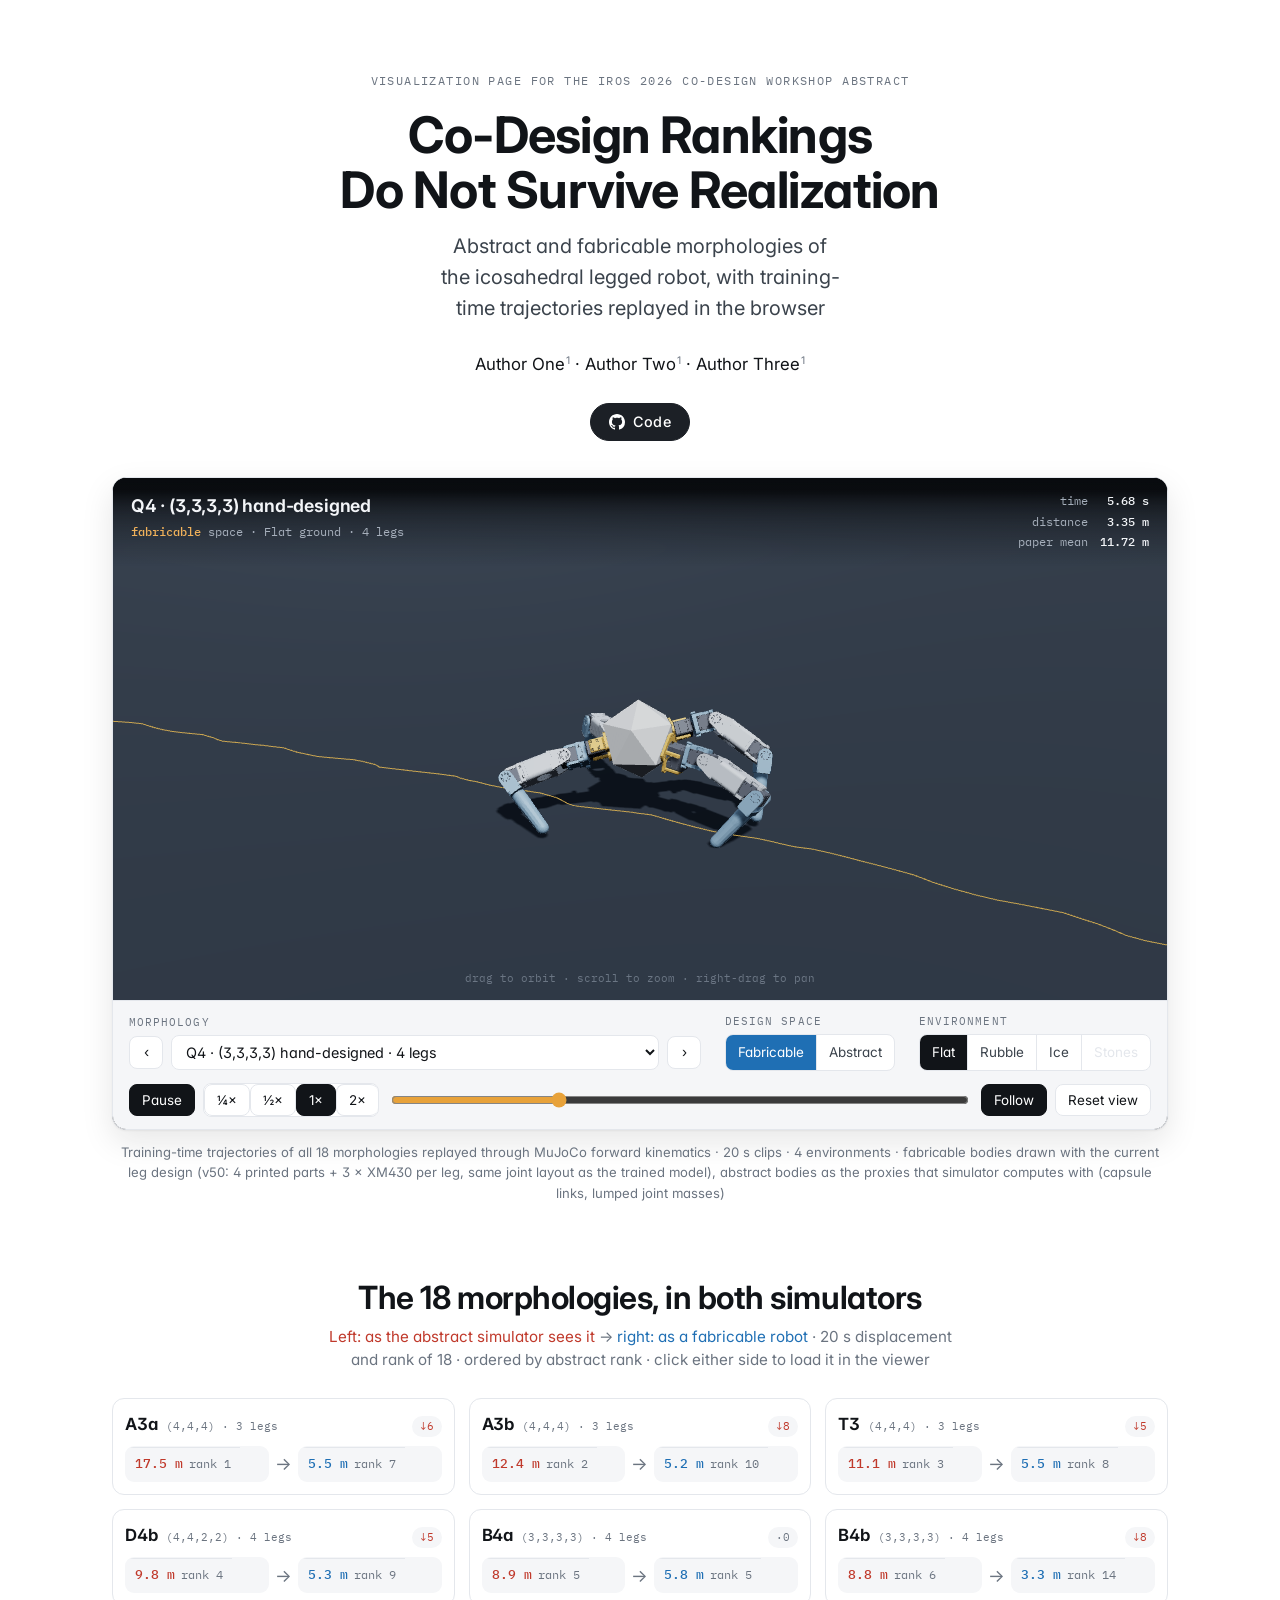
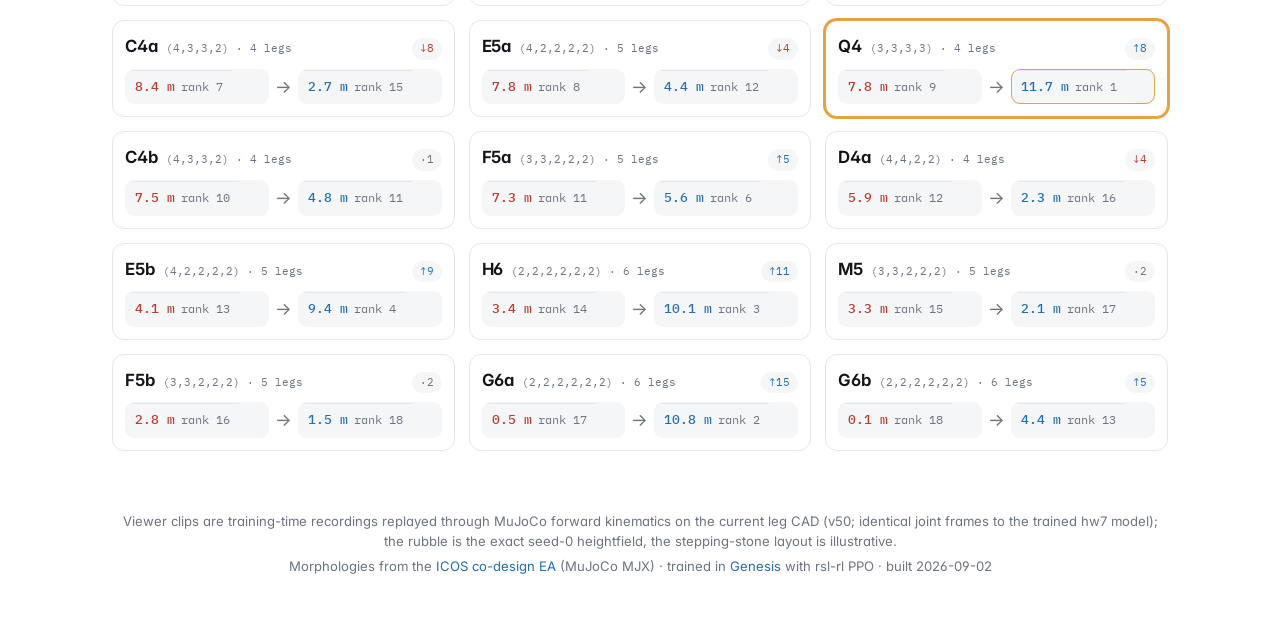
==== commit 075dd3ec: "Vis-only project page: root redirects to the interactive viewer; paper-narrative sections removed fr" ====
--- a/viewer/index.html
+++ b/viewer/index.html
@@ -3,10 +3,10 @@
 <head>
 <meta charset="utf-8">
 <meta name="viewport" content="width=device-width, initial-scale=1">
-<title>Co-Design Rankings Do Not Survive Realization</title>
+<title>ICOS co-design — interactive morphology viewer</title>
 <meta name="description" content="18 morphologies of a modular icosahedral robot, trained in an abstract and a fabricable simulator: the rankings are uncorrelated. Interactive 3D trajectories, figures and data.">
-<meta property="og:title" content="Co-Design Rankings Do Not Survive Realization">
-<meta property="og:description" content="An 18-morphology, 4-environment study on a modular icosahedral legged robot">
+<meta property="og:title" content="ICOS co-design: interactive morphology viewer">
+<meta property="og:description" content="Abstract and fabricable morphologies of the icosahedral legged robot, with training-time trajectories replayed in the browser">
 <link rel="preconnect" href="https://fonts.googleapis.com">
 <link rel="stylesheet" href="https://fonts.googleapis.com/css2?family=Inter:wght@400;450;500;600;650;700&family=IBM+Plex+Mono:wght@400;500&display=swap">
 <link rel="stylesheet" href="site.css">
@@ -16,15 +16,15 @@
 
 <header class="top">
   <div class="wrap">
-    <div class="eyebrow">IROS 2026 · Workshop on Learning-based Robot Co-design</div>
+    <div class="eyebrow">Visualization page for the IROS 2026 co-design workshop abstract</div>
     <h1>Co-Design Rankings<br>Do Not Survive Realization</h1>
-    <p class="subtitle">An 18-morphology, 4-environment study on a modular icosahedral legged robot</p>
+    <p class="subtitle">Abstract and fabricable morphologies of the icosahedral legged robot, with training-time trajectories replayed in the browser</p>
     <p class="authors"><a href="#">Author One<sup>1</sup></a> · <a href="#">Author Two<sup>1</sup></a> · <a href="#">Author Three<sup>1</sup></a></p>
-    <p class="affil"><sup>1</sup>Creative Machines Lab, Columbia University</p>
+    
     <div class="actions">
-      <a class="btn" href="paper.pdf"><svg viewBox="0 0 24 24" aria-hidden="true"><path d="M6 2h8l6 6v12a2 2 0 0 1-2 2H6a2 2 0 0 1-2-2V4a2 2 0 0 1 2-2zm7 1.5V9h5.5L13 3.5zM8 13h8v1.5H8V13zm0 3.5h8V18H8v-1.5z"/></svg>Paper</a>
+      
       <a class="btn" href="https://github.com/jl6017/mujoco_playground/tree/IROS_workshop/icos/hardware_line"><svg viewBox="0 0 16 16" aria-hidden="true"><path d="M8 0C3.58 0 0 3.58 0 8c0 3.54 2.29 6.53 5.47 7.59.4.07.55-.17.55-.38 0-.19-.01-.82-.01-1.49-2.01.37-2.53-.49-2.69-.94-.09-.23-.48-.94-.82-1.13-.28-.15-.68-.52-.01-.53.63-.01 1.08.58 1.23.82.72 1.21 1.87.87 2.33.66.07-.52.28-.87.51-1.07-1.78-.2-3.64-.89-3.64-3.95 0-.87.31-1.59.82-2.15-.08-.2-.36-1.02.08-2.12 0 0 .67-.21 2.2.82.64-.18 1.32-.27 2-.27.68 0 1.36.09 2 .27 1.53-1.04 2.2-.82 2.2-.82.44 1.1.16 1.92.08 2.12.51.56.82 1.27.82 2.15 0 3.07-1.87 3.75-3.65 3.95.29.25.54.73.54 1.48 0 1.07-.01 1.93-.01 2.2 0 .21.15.46.55.38A8.013 8.013 0 0 0 16 8c0-4.42-3.58-8-8-8z"/></svg>Code</a>
-      <a class="btn" href="#bibtex"><svg viewBox="0 0 24 24" aria-hidden="true"><path d="M6.5 6A4.5 4.5 0 0 0 2 10.5V18h7v-7H5.5a2 2 0 0 1 2-2H8V6H6.5zm10 0A4.5 4.5 0 0 0 12 10.5V18h7v-7h-3.5a2 2 0 0 1 2-2H18V6h-1.5z"/></svg>BibTeX</a>
+      
     </div>
 
     <div class="viewer-shell" id="viewer">
@@ -86,49 +86,6 @@
   </div>
 </header>
 
-<section id="tldr">
-  <div class="wrap narrow">
-    <p class="tldr">The same 18 robot bodies, trained once in the idealised simulator a co-design search uses and once as printable machines: <b class="brick-t">the two rankings are unrelated</b> (ρ<sub>s</sub> = 0.11) — while changing terrain or friction <b class="steel-t">leaves them intact</b> (ρ<sub>s</sub> = 0.7–0.9). Fidelity belongs inside the co-design loop, not after it.</p>
-    <details class="abstract">
-      <summary>Abstract</summary>
-      <div>
-      <p>Learning-based co-design methods score candidate robot bodies in a simplified simulator and return a ranked list. We ask how much of that ranking survives when the designs are made buildable. We take 18 morphologies of a modular icosahedral legged robot, sampled from our own evolutionary co-design space, and train each with the same PPO recipe in a replica of the abstract simulator used by the search and in a fabricable simulator calibrated against CAD models and motor datasheets. The two rankings are uncorrelated (ρ<sub>s</sub> = +0.11, p = 0.66; mean rank change 5.9 of 18): the best abstract design drops to 7th, and a design that barely moved in the abstract simulator (0.54 m, 17th) becomes 2nd at 10.8 m. The reshuffle is robust to the training seed (P &lt; 0.02 under resampling), to reward re-weighting and added mass (ρ<sub>s</sub> ≥ 0.77) and to halving the training budget (ρ<sub>s</sub> ≥ 0.90), and it is caused mainly by the changes in geometry, DoF allocation, rest pose and mass rather than by the actuator model (ρ<sub>s</sub> = −0.30 vs. +0.61). Changing the terrain at fixed realization, in contrast, largely preserves the ranking (rubble ρ<sub>s</sub> = 0.90, ice 0.72); only stepping stones reshuffle it as much. We trace the reshuffle to a shell-sliding exploit, to rest poses that penetrate or float above the ground, and to a leg-count advantage that exists only in the abstract simulator. Simulator fidelity should therefore be part of the co-design loop rather than a step after it.</p>
-      </div>
-    </details>
-  </div>
-  <div class="wrap">
-    <div class="numbers">
-      <div><div class="v brick">0.11</div><div class="k">ρ<sub>s</sub> abstract ↔ fabricable ranking (p = 0.66)</div></div>
-      <div><div class="v">5.9 / 18</div><div class="k">mean rank shift at realization</div></div>
-      <div><div class="v steel">0.90 · 0.72</div><div class="k">ρ<sub>s</sub> rubble · ice — the environment keeps the ranking</div></div>
-      <div><div class="v">P &lt; 0.02</div><div class="k">reshuffle vs. seed noise (6 × 3 replication)</div></div>
-    </div>
-  </div>
-</section>
-
-<section id="figures">
-  <div class="wrap">
-    <h2>Realization reshuffles the ranking; the task environment does not</h2>
-    <p class="sub">Rank of each of the 18 bodies after training in the abstract simulator vs. as a fabricable robot — then across terrains.</p>
-    <div class="figs">
-      <figure class="card-fig" style="max-width:660px;margin:0 auto">
-        <img src="figs/fig_slope.png" alt="Slope graph: rank of 18 morphologies in the abstract space versus the fabricable space; lines cross heavily" width="1005" height="480">
-        <figcaption>Abstract flat-ground rank → fabricable rank. <span class="key">Q/T/M/H hand-designed · A–G species (4,4,4)…(2,2,2,2,2,2), samples a/b · digit = legs</span></figcaption>
-      </figure>
-      <div class="figs two">
-        <figure class="card-fig">
-          <img src="figs/fig_rho_a.png" alt="Bar chart of Spearman rank correlations with the fabricable flat ranking: design space 0.11, stepping stones 0.12, ice 0.72, rubble 0.90" width="1237" height="345">
-          <figcaption>Realization sits far outside the seed-noise band (0.89–0.98 from a clean-recipe 6 × 3 seed replication); rubble sits inside it, ice just below — only discrete footholds reshuffle like realization.</figcaption>
-        </figure>
-        <figure class="card-fig">
-          <img src="figs/fig_rho_b.png" alt="Bar chart of median performance retention per leg count on rubble, ice and stepping stones" width="865" height="345">
-          <figcaption>The leg-count advantage is environment-conditional.</figcaption>
-        </figure>
-      </div>
-    </div>
-  </div>
-</section>
-
 <section id="morphologies">
   <div class="wrap">
     <h2>The 18 morphologies, in both simulators</h2>
@@ -386,147 +343,6 @@
     </button>
   </div>
 </div>
-    </div>
-  </div>
-</section>
-
-<section id="realization">
-  <div class="wrap narrow">
-    <h2>What changes at realization</h2>
-    <p class="sub">Same reward, same PPO budget, same 18 bodies — only the simulator changes.</p>
-    <dl class="speclist">
-      <div><dt>Leg module</dt><dd><span class="from">free 12-DoF partition, 2–5 DoF per leg</span><span class="arrow">→</span><span class="to">one printable 3-DoF module, DoF = 3 × legs</span></dd></div>
-      <div><dt>Collision</dt><dd><span class="from">sphere proxies, smooth shell</span><span class="arrow">→</span><span class="to">convex-hull body, motor cylinders, skirt rings</span></dd></div>
-      <div><dt>Rest pose</dt><dd><span class="from">straight legs, unreachable</span><span class="arrow">→</span><span class="to">solved equilibrium (Δz &lt; 25 mm, no penetration)</span></dd></div>
-      <div><dt>Actuation</dt><dd><span class="from">ideal position servo</span><span class="arrow">→</span><span class="to">torque PD, 4.1 N·m / 4.8 rad s⁻¹ envelope, 0–20 ms latency, sensor noise</span></dd></div>
-      <div><dt>Mass</dt><dd><span class="from">lumped at joints, 2.2 kg for all</span><span class="arrow">→</span><span class="to">CAD masses at centroids, 1.8–3.1 kg, 9–18 servos</span></dd></div>
-    </dl>
-    <p class="finding">Reverting only the actuator to the ideal servo leaves the ranking unrelated to the abstract one (ρ<sub>s</sub> = −0.30) but close to the calibrated one (ρ<sub>s</sub> = +0.61): <b>geometry, DoF, rest pose and mass do the damage — not the actuator.</b></p>
-  </div>
-</section>
-
-<section id="results">
-  <div class="wrap">
-    <details class="table">
-      <summary>Full results table — 18 morphologies × 8 conditions</summary>
-      <div class="tablewrap">
-        <table id="results-table">
-          <thead><tr>
-            <th>Morph</th><th>Species</th><th>Legs</th>
-            <th>Abstract m</th><th>rank</th><th title="fabricable body, abstract ideal servos">Ideal-servo m</th><th>Fabricable m</th><th>rank</th>
-            <th>Rubble m</th><th>Ice m</th><th>Stones m</th><th>F</th><th>J</th>
-          </tr></thead>
-          <tbody>
-<tr><td>Q4</td><td>(3,3,3,3) hand-designed</td><td>4</td>
-<td class="a">7.75</td><td>9</td>
-<td>13.50</td>
-<td class="f">11.72</td><td>1</td>
-<td>9.70</td><td>8.50</td><td>0.39</td><td>2</td><td>6</td></tr>
-<tr><td>G6a</td><td>(2,2,2,2,2,2)</td><td>6</td>
-<td class="a">0.54</td><td>17</td>
-<td>12.25</td>
-<td class="f">10.84</td><td>2</td>
-<td>9.62</td><td>8.95</td><td>0.54</td><td>2</td><td>4</td></tr>
-<tr><td>H6</td><td>(2,2,2,2,2,2) hand-designed</td><td>6</td>
-<td class="a">3.39</td><td>14</td>
-<td>11.88</td>
-<td class="f">10.09</td><td>3</td>
-<td>9.25</td><td>8.89</td><td>1.93</td><td>2</td><td>4</td></tr>
-<tr><td>E5b</td><td>(4,2,2,2,2)</td><td>5</td>
-<td class="a">4.11</td><td>13</td>
-<td>10.43</td>
-<td class="f">9.45</td><td>4</td>
-<td>8.52</td><td>7.15</td><td>1.12</td><td>1</td><td>2</td></tr>
-<tr><td>B4a</td><td>(3,3,3,3)</td><td>4</td>
-<td class="a">8.93</td><td>5</td>
-<td>2.29</td>
-<td class="f">5.79</td><td>5</td>
-<td>5.25</td><td>3.93</td><td>0.36</td><td>1</td><td>3</td></tr>
-<tr><td>F5a</td><td>(3,3,2,2,2)</td><td>5</td>
-<td class="a">7.27</td><td>11</td>
-<td>6.94</td>
-<td class="f">5.64</td><td>6</td>
-<td>6.94</td><td>7.49</td><td>4.02</td><td>0</td><td>5</td></tr>
-<tr><td>A3a</td><td>(4,4,4)</td><td>3</td>
-<td class="a">17.53</td><td>1</td>
-<td>3.68</td>
-<td class="f">5.53</td><td>7</td>
-<td>4.52</td><td>1.42</td><td>0.63</td><td>2</td><td>8</td></tr>
-<tr><td>T3</td><td>(4,4,4) hand-designed</td><td>3</td>
-<td class="a">11.12</td><td>3</td>
-<td>5.85</td>
-<td class="f">5.46</td><td>8</td>
-<td>4.06</td><td>3.57</td><td>0.48</td><td>0</td><td>0</td></tr>
-<tr><td>D4b</td><td>(4,4,2,2)</td><td>4</td>
-<td class="a">9.80</td><td>4</td>
-<td>3.49</td>
-<td class="f">5.30</td><td>9</td>
-<td>5.17</td><td>6.49</td><td>0.45</td><td>1</td><td>8</td></tr>
-<tr><td>A3b</td><td>(4,4,4)</td><td>3</td>
-<td class="a">12.39</td><td>2</td>
-<td>6.42</td>
-<td class="f">5.24</td><td>10</td>
-<td>4.99</td><td>1.73</td><td>0.55</td><td>1</td><td>4</td></tr>
-<tr><td>C4b</td><td>(4,3,3,2)</td><td>4</td>
-<td class="a">7.51</td><td>10</td>
-<td>8.16</td>
-<td class="f">4.80</td><td>11</td>
-<td>5.19</td><td>6.16</td><td>0.58</td><td>1</td><td>4</td></tr>
-<tr><td>E5a</td><td>(4,2,2,2,2)</td><td>5</td>
-<td class="a">7.84</td><td>8</td>
-<td>9.87</td>
-<td class="f">4.44</td><td>12</td>
-<td>3.58</td><td>4.72</td><td>2.55</td><td>2</td><td>6</td></tr>
-<tr><td>G6b</td><td>(2,2,2,2,2,2)</td><td>6</td>
-<td class="a">0.13</td><td>18</td>
-<td>7.07</td>
-<td class="f">4.39</td><td>13</td>
-<td>5.39</td><td>6.44</td><td>0.18</td><td>3</td><td>6</td></tr>
-<tr><td>B4b</td><td>(3,3,3,3)</td><td>4</td>
-<td class="a">8.82</td><td>6</td>
-<td>6.79</td>
-<td class="f">3.31</td><td>14</td>
-<td>3.75</td><td>5.67</td><td>0.33</td><td>1</td><td>3</td></tr>
-<tr><td>C4a</td><td>(4,3,3,2)</td><td>4</td>
-<td class="a">8.45</td><td>7</td>
-<td>3.05</td>
-<td class="f">2.72</td><td>15</td>
-<td>2.96</td><td>1.12</td><td>0.39</td><td>2</td><td>6</td></tr>
-<tr><td>D4a</td><td>(4,4,2,2)</td><td>4</td>
-<td class="a">5.90</td><td>12</td>
-<td>4.18</td>
-<td class="f">2.26</td><td>16</td>
-<td>2.71</td><td>1.83</td><td>0.41</td><td>2</td><td>6</td></tr>
-<tr><td>M5</td><td>(3,3,2,2,2) hand-designed</td><td>5</td>
-<td class="a">3.26</td><td>15</td>
-<td>3.09</td>
-<td class="f">2.13</td><td>17</td>
-<td>2.22</td><td>1.39</td><td>0.57</td><td>2</td><td>6</td></tr>
-<tr><td>F5b</td><td>(3,3,2,2,2)</td><td>5</td>
-<td class="a">2.80</td><td>16</td>
-<td>0.46</td>
-<td class="f">1.47</td><td>18</td>
-<td>1.18</td><td>1.65</td><td>0.77</td><td>1</td><td>5</td></tr>
-          </tbody>
-        </table>
-      </div>
-      <p class="tablenote">Mean 20 s displacement over 4096 rollouts · Ideal-servo = fabricable body with the abstract servo model · F / J = placement / axis mirror-asymmetry (0 = symmetric) · click a header to sort</p>
-    </details>
-  </div>
-</section>
-
-<section id="bibtex">
-  <div class="wrap narrow">
-    <h2>BibTeX</h2>
-    <div class="bibwrap">
-      <button type="button" class="copy" id="copy-bib">Copy</button>
-      <pre class="bib mono" id="bib">@inproceedings{icos2026realization,
-  title     = {Co-Design Rankings Do Not Survive Realization: An 18-Morphology, 4-Environment Study},
-  author    = {Author One and Author Two and Author Three},
-  booktitle = {IROS 2026 Workshop on Learning-based Robot Co-design: Generative and Iterative Approaches},
-  year      = {2026},
-  note      = {Non-archival extended abstract}
-}</pre>
     </div>
   </div>
 </section>
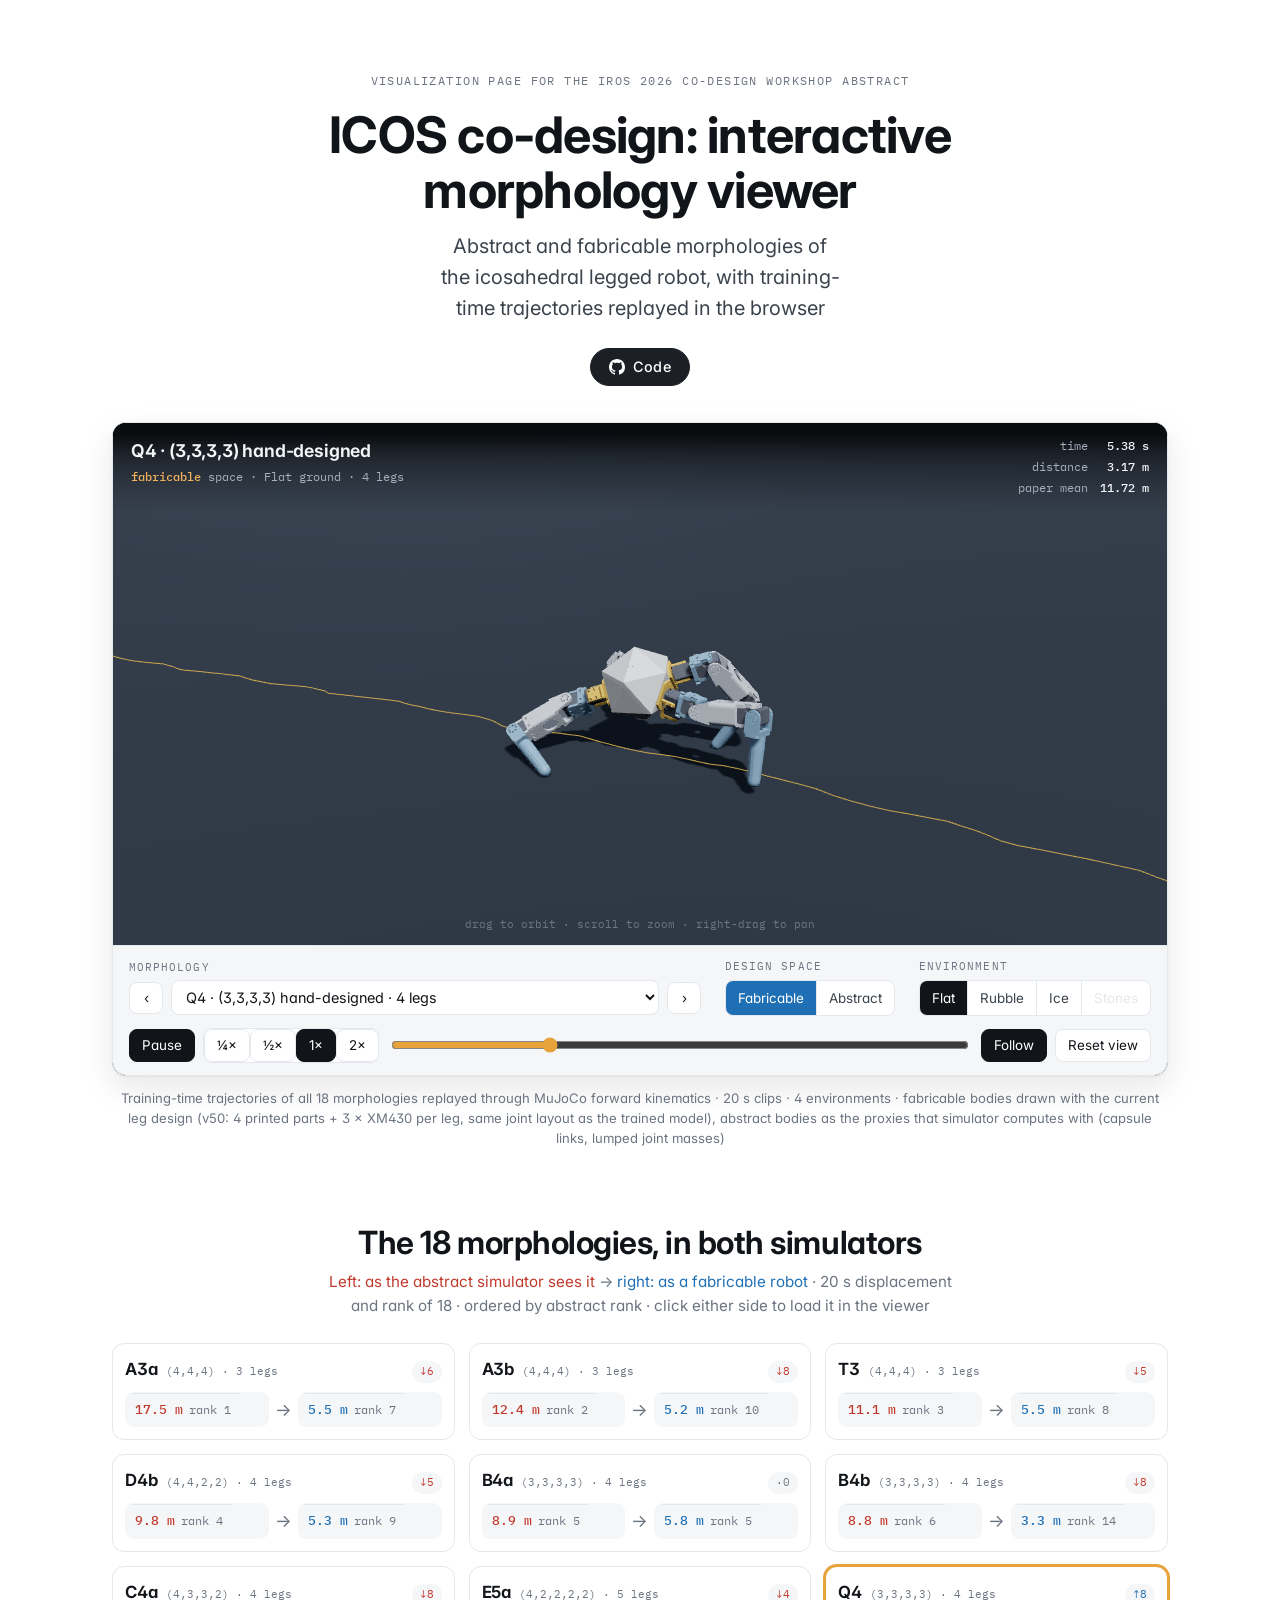
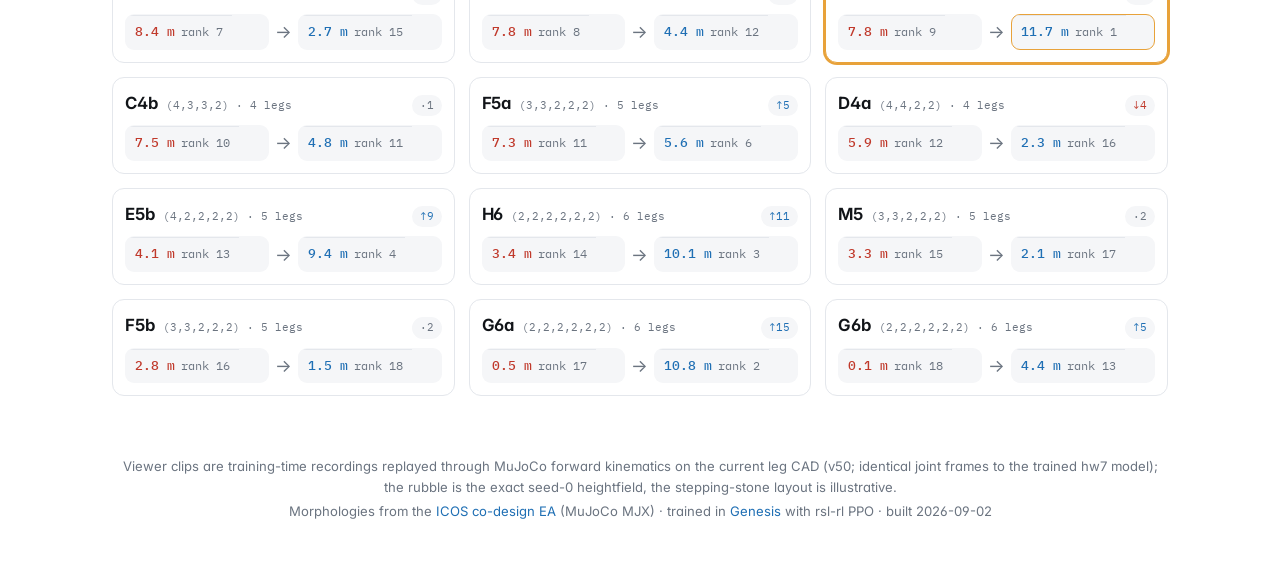
==== commit dfc6511d: "Viewer header: neutral title, no author placeholders" ====
--- a/viewer/index.html
+++ b/viewer/index.html
@@ -17,9 +17,9 @@
 <header class="top">
   <div class="wrap">
     <div class="eyebrow">Visualization page for the IROS 2026 co-design workshop abstract</div>
-    <h1>Co-Design Rankings<br>Do Not Survive Realization</h1>
+    <h1>ICOS co-design: interactive morphology viewer</h1>
     <p class="subtitle">Abstract and fabricable morphologies of the icosahedral legged robot, with training-time trajectories replayed in the browser</p>
-    <p class="authors"><a href="#">Author One<sup>1</sup></a> · <a href="#">Author Two<sup>1</sup></a> · <a href="#">Author Three<sup>1</sup></a></p>
+    
     
     <div class="actions">
       
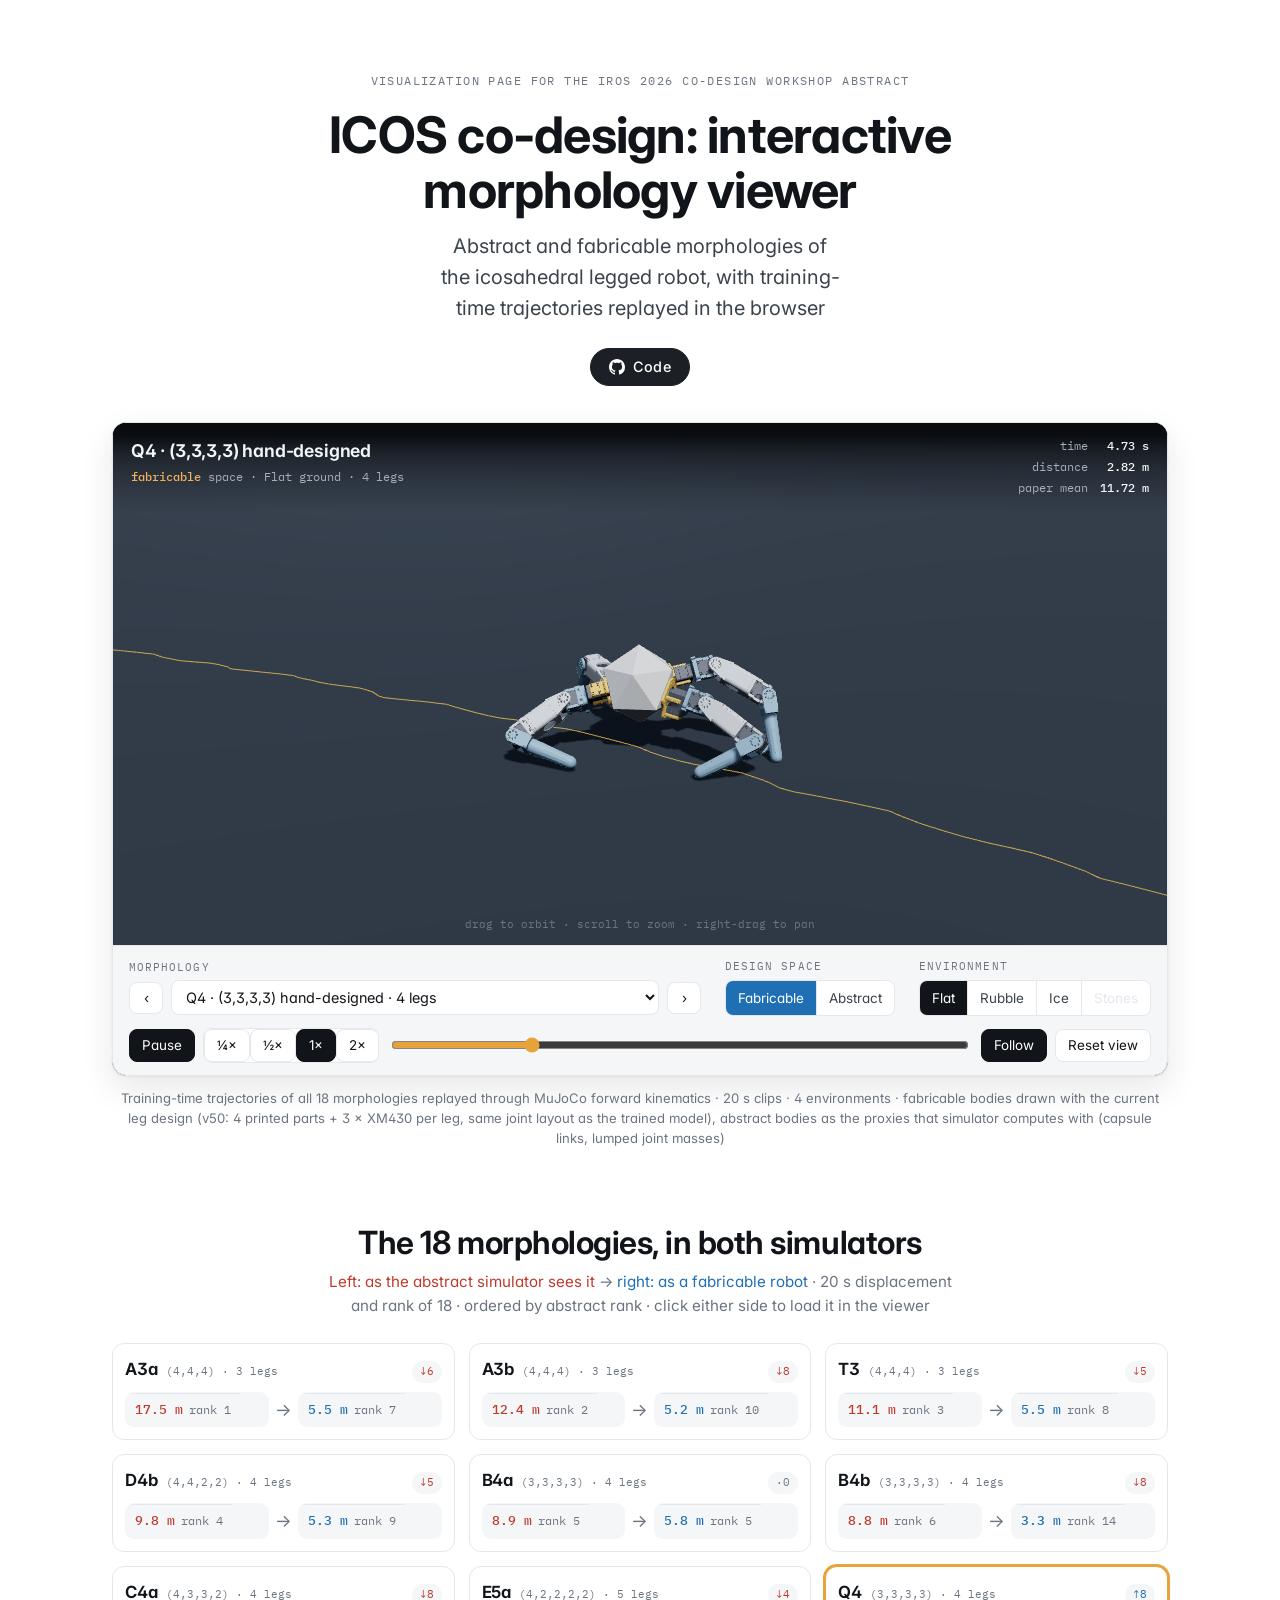
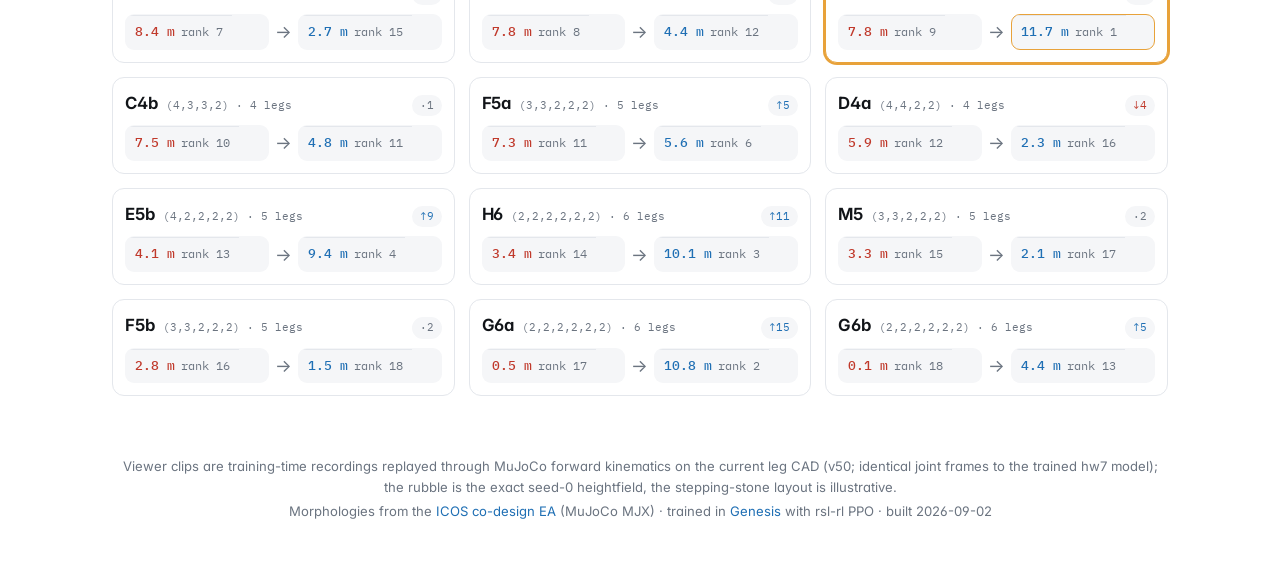
==== commit d1457273: "Viewer: Code button points to this repo" ====
--- a/viewer/index.html
+++ b/viewer/index.html
@@ -23,7 +23,7 @@
     
     <div class="actions">
       
-      <a class="btn" href="https://github.com/jl6017/mujoco_playground/tree/IROS_workshop/icos/hardware_line"><svg viewBox="0 0 16 16" aria-hidden="true"><path d="M8 0C3.58 0 0 3.58 0 8c0 3.54 2.29 6.53 5.47 7.59.4.07.55-.17.55-.38 0-.19-.01-.82-.01-1.49-2.01.37-2.53-.49-2.69-.94-.09-.23-.48-.94-.82-1.13-.28-.15-.68-.52-.01-.53.63-.01 1.08.58 1.23.82.72 1.21 1.87.87 2.33.66.07-.52.28-.87.51-1.07-1.78-.2-3.64-.89-3.64-3.95 0-.87.31-1.59.82-2.15-.08-.2-.36-1.02.08-2.12 0 0 .67-.21 2.2.82.64-.18 1.32-.27 2-.27.68 0 1.36.09 2 .27 1.53-1.04 2.2-.82 2.2-.82.44 1.1.16 1.92.08 2.12.51.56.82 1.27.82 2.15 0 3.07-1.87 3.75-3.65 3.95.29.25.54.73.54 1.48 0 1.07-.01 1.93-.01 2.2 0 .21.15.46.55.38A8.013 8.013 0 0 0 16 8c0-4.42-3.58-8-8-8z"/></svg>Code</a>
+      <a class="btn" href="https://github.com/jl6017/icos-codesign"><svg viewBox="0 0 16 16" aria-hidden="true"><path d="M8 0C3.58 0 0 3.58 0 8c0 3.54 2.29 6.53 5.47 7.59.4.07.55-.17.55-.38 0-.19-.01-.82-.01-1.49-2.01.37-2.53-.49-2.69-.94-.09-.23-.48-.94-.82-1.13-.28-.15-.68-.52-.01-.53.63-.01 1.08.58 1.23.82.72 1.21 1.87.87 2.33.66.07-.52.28-.87.51-1.07-1.78-.2-3.64-.89-3.64-3.95 0-.87.31-1.59.82-2.15-.08-.2-.36-1.02.08-2.12 0 0 .67-.21 2.2.82.64-.18 1.32-.27 2-.27.68 0 1.36.09 2 .27 1.53-1.04 2.2-.82 2.2-.82.44 1.1.16 1.92.08 2.12.51.56.82 1.27.82 2.15 0 3.07-1.87 3.75-3.65 3.95.29.25.54.73.54 1.48 0 1.07-.01 1.93-.01 2.2 0 .21.15.46.55.38A8.013 8.013 0 0 0 16 8c0-4.42-3.58-8-8-8z"/></svg>Code</a>
       
     </div>
 
